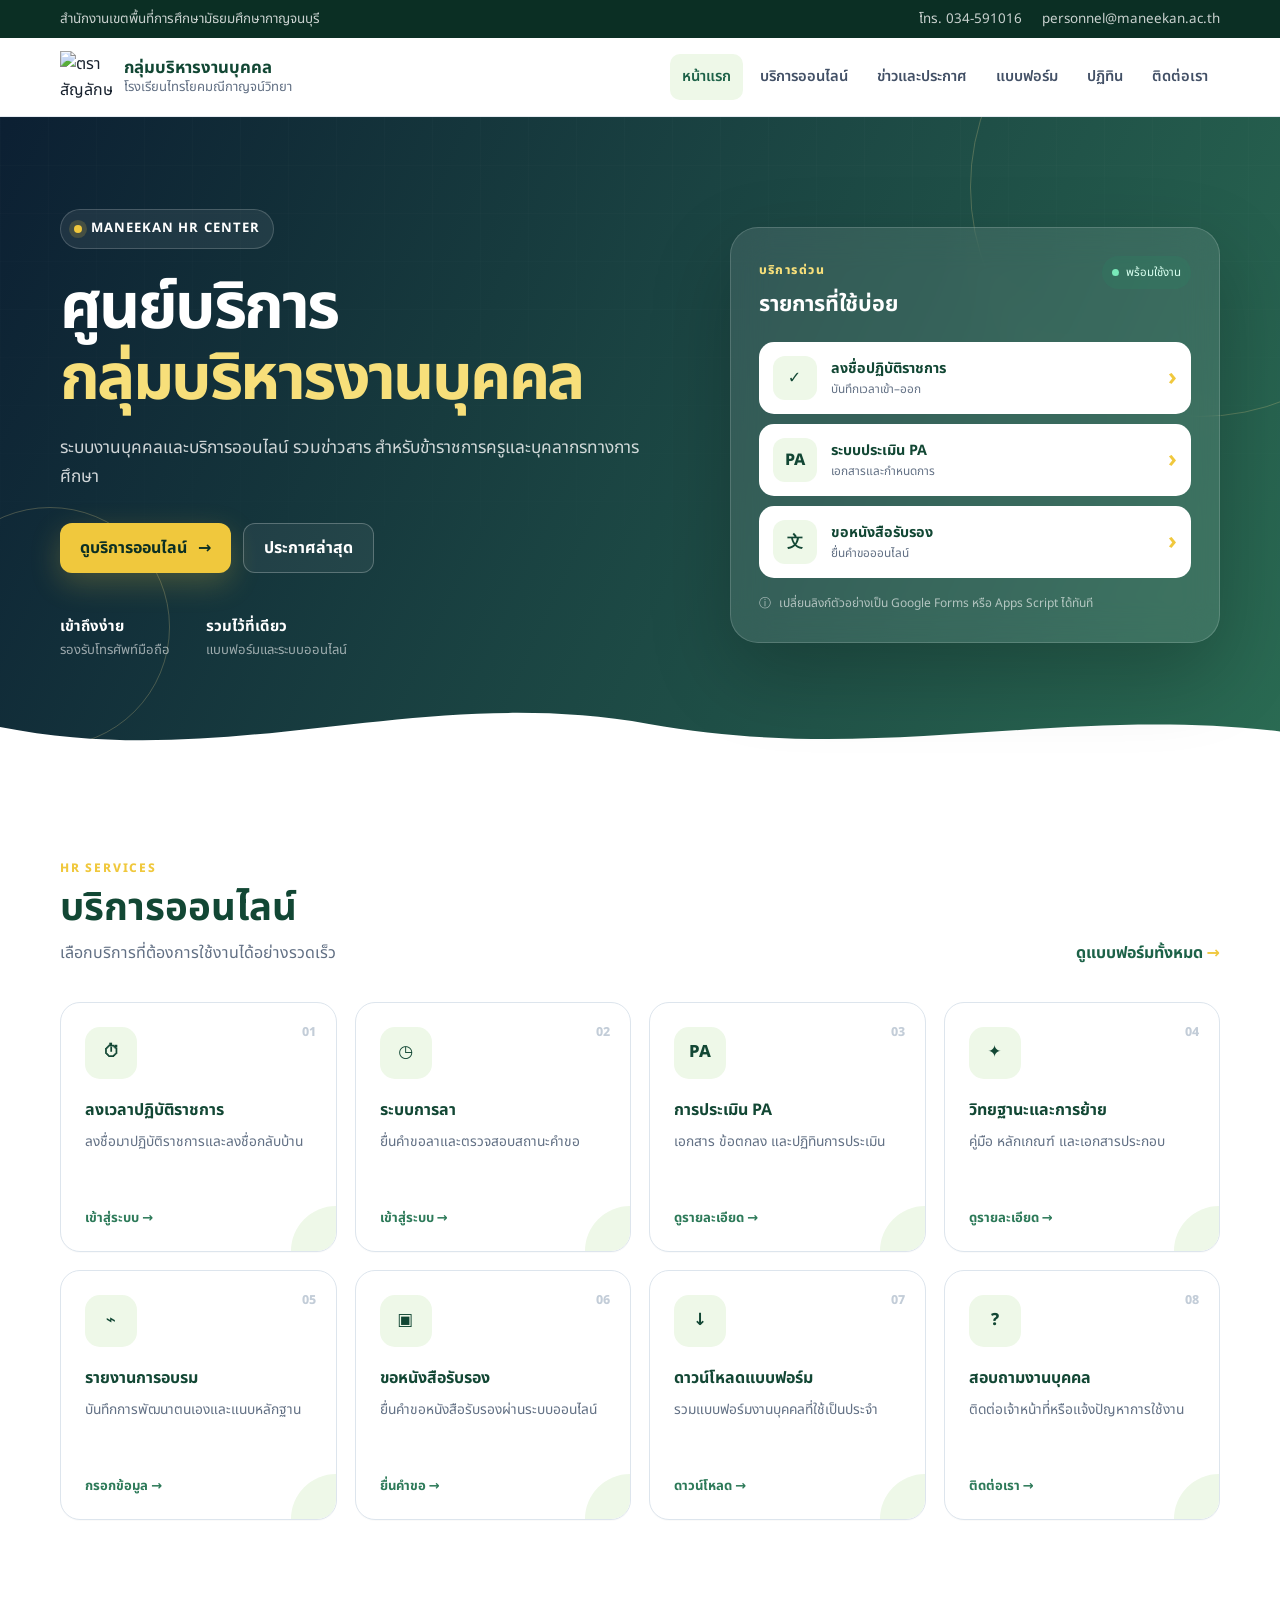
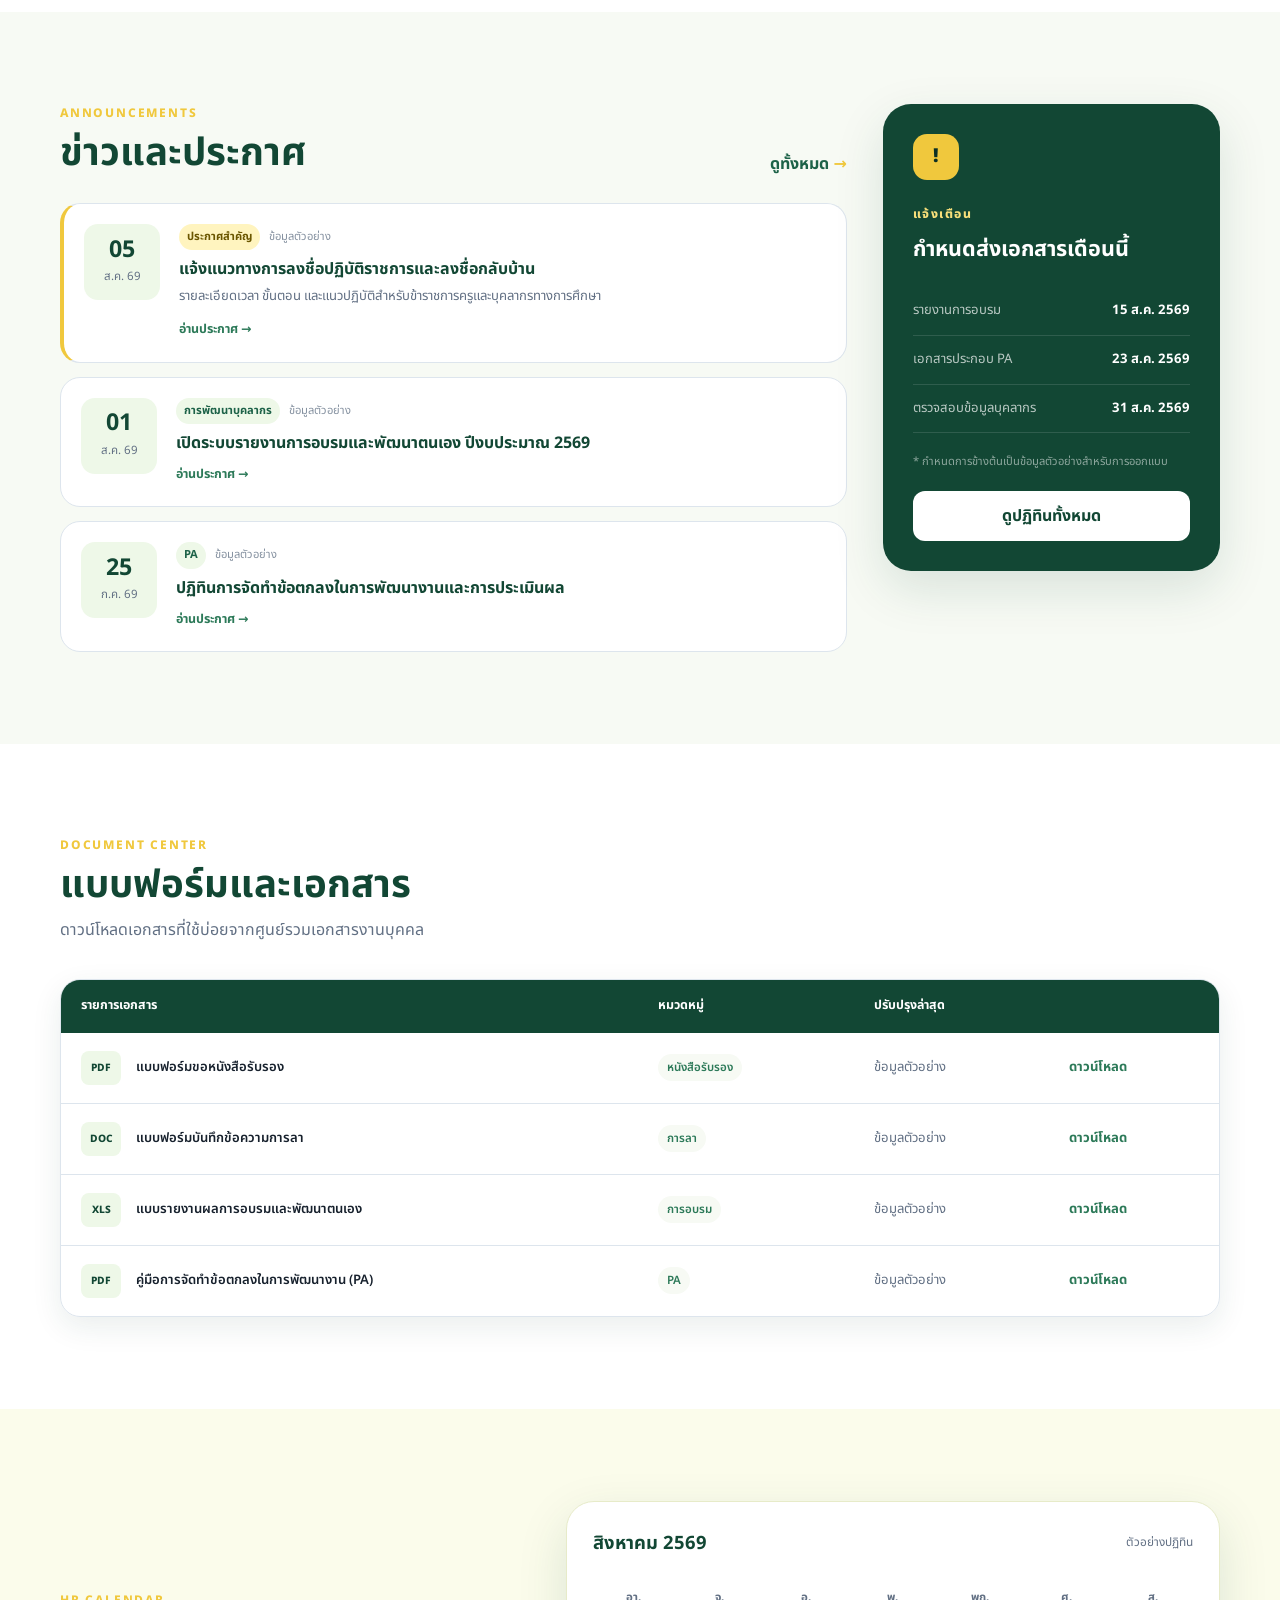
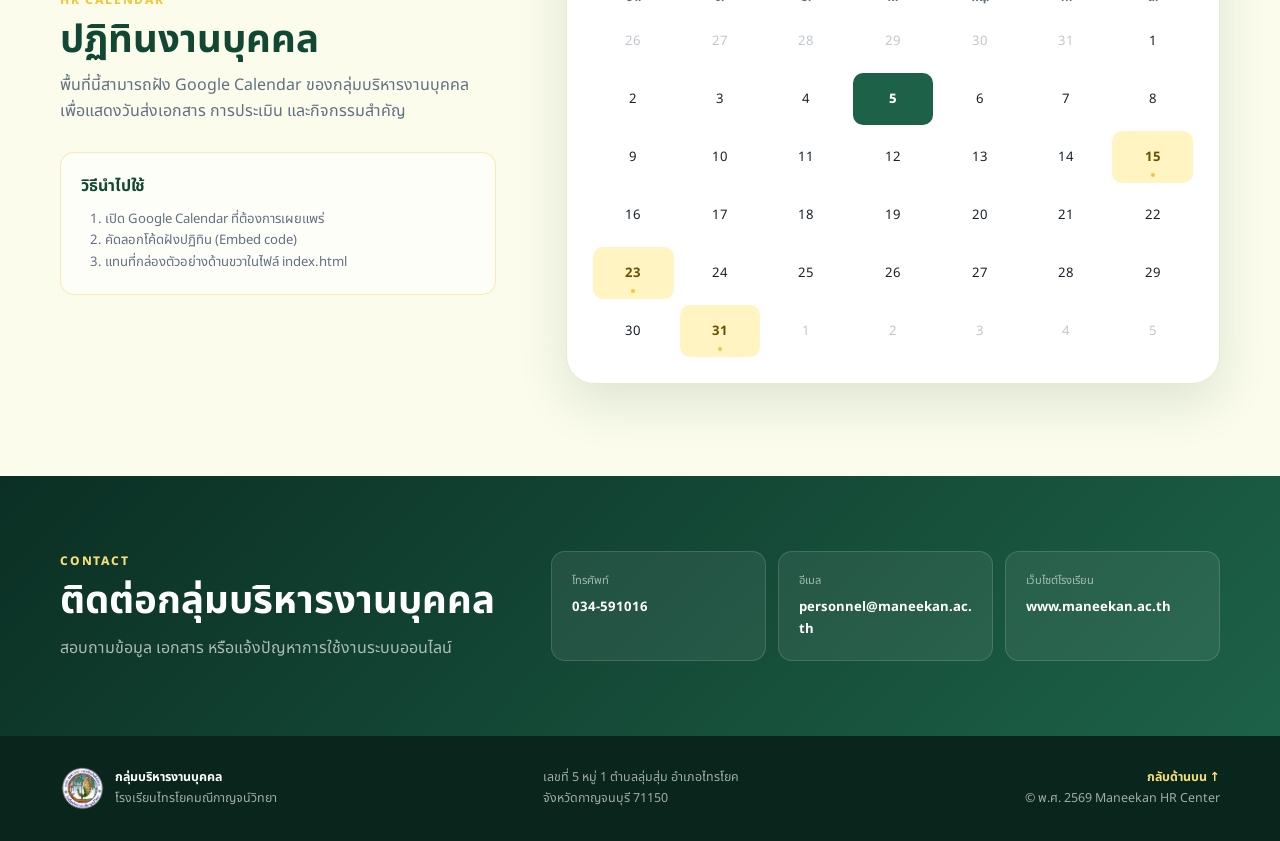
==== index.html @ 372d2a8b "Update index.html" ====
<!DOCTYPE html>
<html lang="th">
<head>
  <meta charset="UTF-8" />
  <meta name="viewport" content="width=device-width, initial-scale=1.0" />
  <meta name="description" content="กลุ่มบริหารงานบุคคล โรงเรียนไทรโยคมณีกาญจน์วิทยา" />
  <meta name="theme-color" content="#12355b" />
  <title>กลุ่มบริหารงานบุคคล | โรงเรียนไทรโยคมณีกาญจน์วิทยา</title>

  <link rel="preconnect" href="https://fonts.googleapis.com">
  <link rel="preconnect" href="https://fonts.gstatic.com" crossorigin>
  <link href="https://fonts.googleapis.com/css2?family=Noto+Sans+Thai:wght@400;500;600;700;800&display=swap" rel="stylesheet">
  <link rel="stylesheet" href="css/style.css" />
</head>

<body>
  <a class="skip-link" href="#main-content">ข้ามไปยังเนื้อหาหลัก</a>

  <div class="topbar">
    <div class="container topbar-inner">
      <span>สำนักงานเขตพื้นที่การศึกษามัธยมศึกษากาญจนบุรี</span>
      <div class="topbar-links">
        <a href="tel:034591016">โทร. 034-591016</a>
        <a href="mailto:personnel@maneekan.ac.th">personnel@maneekan.ac.th</a>
      </div>
    </div>
  </div>

  <header class="site-header" id="top">
    <div class="container nav-wrap">
      <a class="brand" href="#top" aria-label="หน้าแรก">
        <img src="assets/logo.phg" alt="ตราสัญลักษณ์โรงเรียน (ตัวอย่าง)" />
        <div>
          <strong>กลุ่มบริหารงานบุคคล</strong>
          <span>โรงเรียนไทรโยคมณีกาญจน์วิทยา</span>
        </div>
      </a>

      <button class="menu-toggle" type="button" aria-expanded="false" aria-controls="main-nav">
        <span class="sr-only">เปิดเมนู</span>
        <span></span><span></span><span></span>
      </button>

      <nav class="main-nav" id="main-nav" aria-label="เมนูหลัก">
        <a href="#home" class="active">หน้าแรก</a>
        <a href="#services">บริการออนไลน์</a>
        <a href="#announcements">ข่าวและประกาศ</a>
        <a href="#downloads">แบบฟอร์ม</a>
        <a href="#calendar">ปฏิทิน</a>
        <a href="#contact">ติดต่อเรา</a>
      </nav>
    </div>
  </header>

  <main id="main-content">
    <section class="hero" id="home">
      <div class="hero-decoration hero-decoration-one"></div>
      <div class="hero-decoration hero-decoration-two"></div>

      <div class="container hero-grid">
        <div class="hero-copy">
          <div class="eyebrow">
            <span class="eyebrow-dot"></span>
            Maneekan HR Center
          </div>

          <h1>
            ศูนย์บริการ
            <span>กลุ่มบริหารงานบุคคล</span>
          </h1>

          <p>
            ระบบงานบุคคลและบริการออนไลน์ รวมข่าวสาร 
            สำหรับข้าราชการครูและบุคลากรทางการศึกษา
          </p>

          <div class="hero-actions">
            <a class="btn btn-primary" href="#services">
              ดูบริการออนไลน์
              <span aria-hidden="true">→</span>
            </a>
            <a class="btn btn-secondary" href="#announcements">ประกาศล่าสุด</a>
          </div>

          <div class="hero-meta">
            <div>
              <strong>เข้าถึงง่าย</strong>
              <span>รองรับโทรศัพท์มือถือ</span>
            </div>
            <div>
              <strong>รวมไว้ที่เดียว</strong>
              <span>แบบฟอร์มและระบบออนไลน์</span>
            </div>
          </div>
        </div>

        <aside class="hero-card" aria-label="บริการที่ใช้บ่อย">
          <div class="hero-card-head">
            <div>
              <span class="small-label">บริการด่วน</span>
              <h2>รายการที่ใช้บ่อย</h2>
            </div>
            <span class="status-pill">
              <span></span> พร้อมใช้งาน
            </span>
          </div>

          <div class="quick-list">
            <a href="#" data-placeholder-link>
              <span class="quick-icon">✓</span>
              <span>
                <strong>ลงชื่อปฏิบัติราชการ</strong>
                <small>บันทึกเวลาเข้า–ออก</small>
              </span>
              <b>›</b>
            </a>
            <a href="#" data-placeholder-link>
              <span class="quick-icon">PA</span>
              <span>
                <strong>ระบบประเมิน PA</strong>
                <small>เอกสารและกำหนดการ</small>
              </span>
              <b>›</b>
            </a>
            <a href="#" data-placeholder-link>
              <span class="quick-icon">文</span>
              <span>
                <strong>ขอหนังสือรับรอง</strong>
                <small>ยื่นคำขอออนไลน์</small>
              </span>
              <b>›</b>
            </a>
          </div>

          <div class="hero-card-note">
            <span aria-hidden="true">ⓘ</span>
            เปลี่ยนลิงก์ตัวอย่างเป็น Google Forms หรือ Apps Script ได้ทันที
          </div>
        </aside>
      </div>

      <div class="wave" aria-hidden="true">
        <svg viewBox="0 0 1440 120" preserveAspectRatio="none">
          <path d="M0,64 C260,125 470,5 730,60 C990,115 1190,35 1440,70 L1440,120 L0,120 Z"></path>
        </svg>
      </div>
    </section>

    <section class="section services-section" id="services">
      <div class="container">
        <div class="section-heading">
          <div>
            <span class="section-kicker">HR SERVICES</span>
            <h2>บริการออนไลน์</h2>
            <p>เลือกบริการที่ต้องการใช้งานได้อย่างรวดเร็ว</p>
          </div>
          <a class="text-link" href="#downloads">ดูแบบฟอร์มทั้งหมด <span>→</span></a>
        </div>

        <div class="service-grid">
          <a class="service-card" href="#" data-placeholder-link>
            <span class="service-number">01</span>
            <div class="service-icon">⏱</div>
            <h3>ลงเวลาปฏิบัติราชการ</h3>
            <p>ลงชื่อมาปฏิบัติราชการและลงชื่อกลับบ้าน</p>
            <span class="card-link">เข้าสู่ระบบ →</span>
          </a>

          <a class="service-card" href="#" data-placeholder-link>
            <span class="service-number">02</span>
            <div class="service-icon">◷</div>
            <h3>ระบบการลา</h3>
            <p>ยื่นคำขอลาและตรวจสอบสถานะคำขอ</p>
            <span class="card-link">เข้าสู่ระบบ →</span>
          </a>

          <a class="service-card" href="#" data-placeholder-link>
            <span class="service-number">03</span>
            <div class="service-icon">PA</div>
            <h3>การประเมิน PA</h3>
            <p>เอกสาร ข้อตกลง และปฏิทินการประเมิน</p>
            <span class="card-link">ดูรายละเอียด →</span>
          </a>

          <a class="service-card" href="#" data-placeholder-link>
            <span class="service-number">04</span>
            <div class="service-icon">✦</div>
            <h3>วิทยฐานะและการย้าย</h3>
            <p>คู่มือ หลักเกณฑ์ และเอกสารประกอบ</p>
            <span class="card-link">ดูรายละเอียด →</span>
          </a>

          <a class="service-card" href="#" data-placeholder-link>
            <span class="service-number">05</span>
            <div class="service-icon">⌁</div>
            <h3>รายงานการอบรม</h3>
            <p>บันทึกการพัฒนาตนเองและแนบหลักฐาน</p>
            <span class="card-link">กรอกข้อมูล →</span>
          </a>

          <a class="service-card" href="#" data-placeholder-link>
            <span class="service-number">06</span>
            <div class="service-icon">▣</div>
            <h3>ขอหนังสือรับรอง</h3>
            <p>ยื่นคำขอหนังสือรับรองผ่านระบบออนไลน์</p>
            <span class="card-link">ยื่นคำขอ →</span>
          </a>

          <a class="service-card" href="#downloads">
            <span class="service-number">07</span>
            <div class="service-icon">↓</div>
            <h3>ดาวน์โหลดแบบฟอร์ม</h3>
            <p>รวมแบบฟอร์มงานบุคคลที่ใช้เป็นประจำ</p>
            <span class="card-link">ดาวน์โหลด →</span>
          </a>

          <a class="service-card" href="#contact">
            <span class="service-number">08</span>
            <div class="service-icon">?</div>
            <h3>สอบถามงานบุคคล</h3>
            <p>ติดต่อเจ้าหน้าที่หรือแจ้งปัญหาการใช้งาน</p>
            <span class="card-link">ติดต่อเรา →</span>
          </a>
        </div>
      </div>
    </section>

    <section class="section announcement-section" id="announcements">
      <div class="container announcement-layout">
        <div class="announcement-main">
          <div class="section-heading compact">
            <div>
              <span class="section-kicker">ANNOUNCEMENTS</span>
              <h2>ข่าวและประกาศ</h2>
            </div>
            <a class="text-link" href="#" data-placeholder-link>ดูทั้งหมด <span>→</span></a>
          </div>

          <div class="announcement-list">
            <article class="announcement featured">
              <div class="date-box">
                <strong>05</strong>
                <span>ส.ค. 69</span>
              </div>
              <div class="announcement-content">
                <div class="article-meta">
                  <span class="badge badge-gold">ประกาศสำคัญ</span>
                  <span>ข้อมูลตัวอย่าง</span>
                </div>
                <h3>แจ้งแนวทางการลงชื่อปฏิบัติราชการและลงชื่อกลับบ้าน</h3>
                <p>รายละเอียดเวลา ขั้นตอน และแนวปฏิบัติสำหรับข้าราชการครูและบุคลากรทางการศึกษา</p>
                <a href="#" data-placeholder-link>อ่านประกาศ <span>→</span></a>
              </div>
            </article>

            <article class="announcement">
              <div class="date-box">
                <strong>01</strong>
                <span>ส.ค. 69</span>
              </div>
              <div class="announcement-content">
                <div class="article-meta">
                  <span class="badge">การพัฒนาบุคลากร</span>
                  <span>ข้อมูลตัวอย่าง</span>
                </div>
                <h3>เปิดระบบรายงานการอบรมและพัฒนาตนเอง ปีงบประมาณ 2569</h3>
                <a href="#" data-placeholder-link>อ่านประกาศ <span>→</span></a>
              </div>
            </article>

            <article class="announcement">
              <div class="date-box">
                <strong>25</strong>
                <span>ก.ค. 69</span>
              </div>
              <div class="announcement-content">
                <div class="article-meta">
                  <span class="badge">PA</span>
                  <span>ข้อมูลตัวอย่าง</span>
                </div>
                <h3>ปฏิทินการจัดทำข้อตกลงในการพัฒนางานและการประเมินผล</h3>
                <a href="#" data-placeholder-link>อ่านประกาศ <span>→</span></a>
              </div>
            </article>
          </div>
        </div>

        <aside class="notice-panel">
          <div class="notice-icon">!</div>
          <span class="small-label">แจ้งเตือน</span>
          <h3>กำหนดส่งเอกสารเดือนนี้</h3>
          <ul>
            <li>
              <span>รายงานการอบรม</span>
              <strong>15 ส.ค. 2569</strong>
            </li>
            <li>
              <span>เอกสารประกอบ PA</span>
              <strong>23 ส.ค. 2569</strong>
            </li>
            <li>
              <span>ตรวจสอบข้อมูลบุคลากร</span>
              <strong>31 ส.ค. 2569</strong>
            </li>
          </ul>
          <p class="example-note">* กำหนดการข้างต้นเป็นข้อมูลตัวอย่างสำหรับการออกแบบ</p>
          <a class="btn btn-light" href="#calendar">ดูปฏิทินทั้งหมด</a>
        </aside>
      </div>
    </section>

    <section class="section downloads-section" id="downloads">
      <div class="container">
        <div class="section-heading">
          <div>
            <span class="section-kicker">DOCUMENT CENTER</span>
            <h2>แบบฟอร์มและเอกสาร</h2>
            <p>ดาวน์โหลดเอกสารที่ใช้บ่อยจากศูนย์รวมเอกสารงานบุคคล</p>
          </div>
        </div>

        <div class="document-table-wrap">
          <table class="document-table">
            <thead>
              <tr>
                <th>รายการเอกสาร</th>
                <th>หมวดหมู่</th>
                <th>ปรับปรุงล่าสุด</th>
                <th><span class="sr-only">ดาวน์โหลด</span></th>
              </tr>
            </thead>
            <tbody>
              <tr>
                <td>
                  <span class="file-icon">PDF</span>
                  แบบฟอร์มขอหนังสือรับรอง
                </td>
                <td><span class="category">หนังสือรับรอง</span></td>
                <td>ข้อมูลตัวอย่าง</td>
                <td><a href="#" data-placeholder-link>ดาวน์โหลด</a></td>
              </tr>
              <tr>
                <td>
                  <span class="file-icon">DOC</span>
                  แบบฟอร์มบันทึกข้อความการลา
                </td>
                <td><span class="category">การลา</span></td>
                <td>ข้อมูลตัวอย่าง</td>
                <td><a href="#" data-placeholder-link>ดาวน์โหลด</a></td>
              </tr>
              <tr>
                <td>
                  <span class="file-icon">XLS</span>
                  แบบรายงานผลการอบรมและพัฒนาตนเอง
                </td>
                <td><span class="category">การอบรม</span></td>
                <td>ข้อมูลตัวอย่าง</td>
                <td><a href="#" data-placeholder-link>ดาวน์โหลด</a></td>
              </tr>
              <tr>
                <td>
                  <span class="file-icon">PDF</span>
                  คู่มือการจัดทำข้อตกลงในการพัฒนางาน (PA)
                </td>
                <td><span class="category">PA</span></td>
                <td>ข้อมูลตัวอย่าง</td>
                <td><a href="#" data-placeholder-link>ดาวน์โหลด</a></td>
              </tr>
            </tbody>
          </table>
        </div>

        <div class="mobile-documents">
          <article>
            <div><span class="file-icon">PDF</span><strong>แบบฟอร์มขอหนังสือรับรอง</strong></div>
            <a href="#" data-placeholder-link>ดาวน์โหลด</a>
          </article>
          <article>
            <div><span class="file-icon">DOC</span><strong>แบบฟอร์มบันทึกข้อความการลา</strong></div>
            <a href="#" data-placeholder-link>ดาวน์โหลด</a>
          </article>
          <article>
            <div><span class="file-icon">XLS</span><strong>แบบรายงานผลการอบรม</strong></div>
            <a href="#" data-placeholder-link>ดาวน์โหลด</a>
          </article>
        </div>
      </div>
    </section>

    <section class="section calendar-section" id="calendar">
      <div class="container calendar-grid">
        <div>
          <span class="section-kicker">HR CALENDAR</span>
          <h2>ปฏิทินงานบุคคล</h2>
          <p>
            พื้นที่นี้สามารถฝัง Google Calendar ของกลุ่มบริหารงานบุคคล
            เพื่อแสดงวันส่งเอกสาร การประเมิน และกิจกรรมสำคัญ
          </p>

          <div class="calendar-help">
            <strong>วิธีนำไปใช้</strong>
            <ol>
              <li>เปิด Google Calendar ที่ต้องการเผยแพร่</li>
              <li>คัดลอกโค้ดฝังปฏิทิน (Embed code)</li>
              <li>แทนที่กล่องตัวอย่างด้านขวาในไฟล์ index.html</li>
            </ol>
          </div>
        </div>

        <div class="calendar-placeholder">
          <div class="calendar-top">
            <strong>สิงหาคม 2569</strong>
            <span>ตัวอย่างปฏิทิน</span>
          </div>
          <div class="weekdays">
            <span>อา.</span><span>จ.</span><span>อ.</span><span>พ.</span><span>พฤ.</span><span>ศ.</span><span>ส.</span>
          </div>
          <div class="calendar-days" aria-label="ตัวอย่างปฏิทินเดือนสิงหาคม 2569">
            <span class="muted">26</span><span class="muted">27</span><span class="muted">28</span><span class="muted">29</span><span class="muted">30</span><span class="muted">31</span><span>1</span>
            <span>2</span><span>3</span><span>4</span><span class="today">5</span><span>6</span><span>7</span><span>8</span>
            <span>9</span><span>10</span><span>11</span><span>12</span><span>13</span><span>14</span><span class="event-day">15</span>
            <span>16</span><span>17</span><span>18</span><span>19</span><span>20</span><span>21</span><span>22</span>
            <span class="event-day">23</span><span>24</span><span>25</span><span>26</span><span>27</span><span>28</span><span>29</span>
            <span>30</span><span class="event-day">31</span><span class="muted">1</span><span class="muted">2</span><span class="muted">3</span><span class="muted">4</span><span class="muted">5</span>
          </div>
        </div>
      </div>
    </section>

    <section class="contact-section" id="contact">
      <div class="container contact-card">
        <div class="contact-copy">
          <span class="section-kicker light">CONTACT</span>
          <h2>ติดต่อกลุ่มบริหารงานบุคคล</h2>
          <p>สอบถามข้อมูล เอกสาร หรือแจ้งปัญหาการใช้งานระบบออนไลน์</p>
        </div>

        <div class="contact-info">
          <a href="tel:034591016">
            <span>โทรศัพท์</span>
            <strong>034-591016</strong>
          </a>
          <a href="mailto:smw@maneekan.ac.th">
            <span>อีเมล</span>
            <strong>personnel@maneekan.ac.th</strong>
          </a>
          <a href="https://www.maneekan.ac.th" target="_blank" rel="noopener noreferrer">
            <span>เว็บไซต์โรงเรียน</span>
            <strong>www.maneekan.ac.th</strong>
          </a>
        </div>
      </div>
    </section>
  </main>

  <footer class="site-footer">
    <div class="container footer-grid">
      <div class="footer-brand">
        <img src="assets/logo.png" alt="" />
        <div>
          <strong>กลุ่มบริหารงานบุคคล</strong>
          <span>โรงเรียนไทรโยคมณีกาญจน์วิทยา</span>
        </div>
      </div>

      <address>
        เลขที่ 5 หมู่ 1 ตำบลลุ่มสุ่ม อำเภอไทรโยค<br />
        จังหวัดกาญจนบุรี 71150
      </address>

      <div class="footer-links">
        <a href="#top">กลับด้านบน ↑</a>
        <span>© <span id="current-year"></span> Maneekan HR Center</span>
      </div>
    </div>
  </footer>

  <div class="toast" id="placeholder-toast" role="status" aria-live="polite">
    ลิงก์นี้เป็นตัวอย่าง กรุณานำลิงก์ Google Form, Drive หรือ Apps Script มาแทนที่
  </div>

  <script src="js/main.js"></script>
</body>
</html>
---- css/style.css ----
:root {
  --navy-950: #0b2f24;
  --navy-900: #124734;
  --navy-800: #1d6248;
  --navy-700: #2d7a59;
  --blue-100: #eef8e8;
  --gold-500: #f0c83d;
  --gold-300: #f7df7a;
  --cream: #fbfceb;
  --white: #ffffff;
  --ink: #17212d;
  --muted: #627084;
  --line: #dde5ed;
  --surface: #f7faf4;
  --success: #2f8f5b;
  --shadow: 0 18px 50px rgba(18, 71, 52, 0.13);
  --shadow-soft: 0 10px 30px rgba(18, 71, 52, 0.09);
  --radius-xl: 28px;
  --radius-lg: 20px;
  --radius-md: 14px;
}

* {
  box-sizing: border-box;
}

html {
  scroll-behavior: smooth;
  scroll-padding-top: 92px;
}

body {
  margin: 0;
  color: var(--ink);
  background: var(--white);
  font-family: "Noto Sans Thai", system-ui, sans-serif;
  line-height: 1.65;
}

a {
  color: inherit;
  text-decoration: none;
}

img {
  max-width: 100%;
  display: block;
}

button,
input,
select,
textarea {
  font: inherit;
}

.container {
  width: min(1160px, calc(100% - 40px));
  margin-inline: auto;
}

.sr-only {
  position: absolute !important;
  width: 1px;
  height: 1px;
  padding: 0;
  margin: -1px;
  overflow: hidden;
  clip: rect(0, 0, 0, 0);
  white-space: nowrap;
  border: 0;
}

.skip-link {
  position: fixed;
  top: 10px;
  left: 10px;
  z-index: 9999;
  transform: translateY(-150%);
  padding: 10px 14px;
  background: var(--gold-500);
  color: var(--navy-950);
  border-radius: 8px;
  font-weight: 700;
}

.skip-link:focus {
  transform: translateY(0);
}

.topbar {
  background: var(--navy-950);
  color: rgba(255, 255, 255, 0.78);
  font-size: 0.84rem;
}

.topbar-inner {
  min-height: 38px;
  display: flex;
  justify-content: space-between;
  align-items: center;
  gap: 20px;
}

.topbar-links {
  display: flex;
  gap: 20px;
}

.topbar a:hover {
  color: var(--white);
}

.site-header {
  position: sticky;
  top: 0;
  z-index: 1000;
  background: rgba(255, 255, 255, 0.94);
  backdrop-filter: blur(16px);
  border-bottom: 1px solid rgba(221, 229, 237, 0.75);
}

.nav-wrap {
  min-height: 78px;
  display: flex;
  align-items: center;
  justify-content: space-between;
  gap: 30px;
}

.brand {
  display: flex;
  align-items: center;
  gap: 12px;
  min-width: 310px;
}

.brand img {
  width: 52px;
  height: 52px;
}

.brand div {
  display: flex;
  flex-direction: column;
  line-height: 1.35;
}

.brand strong {
  color: var(--navy-900);
  font-size: 1.05rem;
}

.brand span {
  color: var(--muted);
  font-size: 0.82rem;
}

.main-nav {
  display: flex;
  align-items: center;
  gap: 5px;
}

.main-nav a {
  position: relative;
  padding: 11px 12px;
  color: #425066;
  font-weight: 600;
  font-size: 0.92rem;
  border-radius: 10px;
  transition: 0.2s ease;
}

.main-nav a:hover,
.main-nav a.active {
  color: var(--navy-800);
  background: var(--blue-100);
}

.menu-toggle {
  display: none;
  width: 44px;
  height: 44px;
  border: 0;
  border-radius: 10px;
  background: var(--blue-100);
  cursor: pointer;
}

.menu-toggle span:not(.sr-only) {
  display: block;
  width: 22px;
  height: 2px;
  margin: 5px auto;
  background: var(--navy-900);
  border-radius: 99px;
}

.hero {
  position: relative;
  overflow: hidden;
  min-height: 650px;
  padding: 92px 0 100px;
  background:
    linear-gradient(115deg, rgba(7, 27, 47, 0.98), rgba(29, 98, 72, 0.94)),
    radial-gradient(circle at 20% 20%, rgba(240, 200, 61, 0.28), transparent 35%);
  color: var(--white);
}

.hero::before {
  content: "";
  position: absolute;
  inset: 0;
  opacity: 0.25;
  background-image:
    linear-gradient(rgba(255,255,255,0.06) 1px, transparent 1px),
    linear-gradient(90deg, rgba(255,255,255,0.06) 1px, transparent 1px);
  background-size: 48px 48px;
  mask-image: linear-gradient(to bottom, black, transparent 90%);
}

.hero-decoration {
  position: absolute;
  border: 1px solid rgba(236, 209, 138, 0.25);
  border-radius: 50%;
}

.hero-decoration-one {
  width: 460px;
  height: 460px;
  right: -150px;
  top: -160px;
}

.hero-decoration-two {
  width: 240px;
  height: 240px;
  left: -70px;
  bottom: 20px;
}

.hero-grid {
  position: relative;
  z-index: 2;
  display: grid;
  grid-template-columns: 1.1fr 0.9fr;
  align-items: center;
  gap: 70px;
}

.eyebrow {
  display: inline-flex;
  align-items: center;
  gap: 9px;
  padding: 8px 13px;
  border: 1px solid rgba(255, 255, 255, 0.18);
  border-radius: 999px;
  background: rgba(255, 255, 255, 0.07);
  font-size: 0.82rem;
  font-weight: 700;
  letter-spacing: 0.08em;
  text-transform: uppercase;
}

.eyebrow-dot {
  width: 8px;
  height: 8px;
  border-radius: 50%;
  background: var(--gold-500);
  box-shadow: 0 0 0 5px rgba(240, 200, 61, 0.18);
}

.hero h1 {
  margin: 24px 0 18px;
  max-width: 680px;
  font-size: clamp(2.65rem, 5vw, 5rem);
  line-height: 1.12;
  letter-spacing: -0.04em;
}

.hero h1 span {
  display: block;
  color: var(--gold-300);
}

.hero-copy > p {
  max-width: 650px;
  margin: 0;
  color: rgba(255, 255, 255, 0.8);
  font-size: 1.08rem;
}

.hero-actions {
  display: flex;
  flex-wrap: wrap;
  gap: 12px;
  margin-top: 32px;
}

.btn {
  min-height: 50px;
  display: inline-flex;
  justify-content: center;
  align-items: center;
  gap: 11px;
  padding: 0 20px;
  border-radius: 12px;
  font-weight: 700;
  transition: transform 0.2s ease, box-shadow 0.2s ease;
}

.btn:hover {
  transform: translateY(-2px);
}

.btn-primary {
  background: var(--gold-500);
  color: var(--navy-950);
  box-shadow: 0 10px 30px rgba(240, 200, 61, 0.24);
}

.btn-secondary {
  border: 1px solid rgba(255,255,255,0.25);
  color: var(--white);
  background: rgba(255,255,255,0.06);
}

.hero-meta {
  display: flex;
  gap: 36px;
  margin-top: 42px;
}

.hero-meta div {
  display: flex;
  flex-direction: column;
}

.hero-meta strong {
  color: var(--white);
  font-size: 0.94rem;
}

.hero-meta span {
  color: rgba(255,255,255,0.58);
  font-size: 0.82rem;
}

.hero-card {
  padding: 28px;
  border: 1px solid rgba(255,255,255,0.16);
  border-radius: var(--radius-xl);
  background: rgba(255,255,255,0.1);
  box-shadow: 0 30px 80px rgba(0,0,0,0.22);
  backdrop-filter: blur(18px);
}

.hero-card-head {
  display: flex;
  justify-content: space-between;
  align-items: flex-start;
  gap: 16px;
  margin-bottom: 20px;
}

.small-label {
  color: var(--gold-300);
  font-size: 0.76rem;
  font-weight: 800;
  letter-spacing: 0.12em;
  text-transform: uppercase;
}

.hero-card h2 {
  margin: 4px 0 0;
  font-size: 1.35rem;
}

.status-pill {
  display: inline-flex;
  align-items: center;
  gap: 7px;
  padding: 7px 10px;
  border-radius: 999px;
  color: #d9fff0;
  background: rgba(44, 139, 102, 0.22);
  font-size: 0.72rem;
  white-space: nowrap;
}

.status-pill span {
  width: 7px;
  height: 7px;
  border-radius: 50%;
  background: #79e9b9;
}

.quick-list {
  display: grid;
  gap: 10px;
}

.quick-list a {
  display: grid;
  grid-template-columns: 46px 1fr auto;
  align-items: center;
  gap: 12px;
  padding: 14px;
  border-radius: 15px;
  color: var(--ink);
  background: var(--white);
  transition: transform 0.2s ease, box-shadow 0.2s ease;
}

.quick-list a:hover {
  transform: translateX(4px);
  box-shadow: 0 12px 30px rgba(0,0,0,0.12);
}

.quick-icon {
  width: 44px;
  height: 44px;
  display: grid;
  place-items: center;
  border-radius: 12px;
  color: var(--navy-900);
  background: var(--blue-100);
  font-weight: 800;
}

.quick-list span:nth-child(2) {
  display: flex;
  flex-direction: column;
}

.quick-list strong {
  color: var(--navy-900);
  font-size: 0.9rem;
}

.quick-list small {
  color: var(--muted);
  font-size: 0.74rem;
}

.quick-list b {
  color: var(--gold-500);
  font-size: 1.5rem;
}

.hero-card-note {
  display: flex;
  gap: 8px;
  margin-top: 16px;
  color: rgba(255,255,255,0.62);
  font-size: 0.75rem;
}

.wave {
  position: absolute;
  left: 0;
  right: 0;
  bottom: -2px;
  height: 90px;
}

.wave svg {
  width: 100%;
  height: 100%;
}

.wave path {
  fill: var(--white);
}

.section {
  padding: 92px 0;
}

.section-heading {
  display: flex;
  justify-content: space-between;
  align-items: flex-end;
  gap: 30px;
  margin-bottom: 36px;
}

.section-heading.compact {
  margin-bottom: 26px;
}

.section-kicker {
  display: block;
  margin-bottom: 5px;
  color: var(--gold-500);
  font-size: 0.75rem;
  font-weight: 800;
  letter-spacing: 0.15em;
}

.section-heading h2,
.calendar-grid h2,
.contact-copy h2 {
  margin: 0;
  color: var(--navy-900);
  font-size: clamp(1.8rem, 3vw, 2.45rem);
  line-height: 1.25;
}

.section-heading p,
.calendar-grid > div > p {
  margin: 8px 0 0;
  color: var(--muted);
}

.text-link {
  color: var(--navy-800);
  font-weight: 700;
  white-space: nowrap;
}

.text-link span {
  color: var(--gold-500);
}

.service-grid {
  display: grid;
  grid-template-columns: repeat(4, 1fr);
  gap: 18px;
}

.service-card {
  position: relative;
  min-height: 250px;
  padding: 24px;
  border: 1px solid var(--line);
  border-radius: var(--radius-lg);
  background: var(--white);
  box-shadow: 0 1px 0 rgba(0,0,0,0.02);
  transition: transform 0.25s ease, box-shadow 0.25s ease, border-color 0.25s ease;
  overflow: hidden;
}

.service-card::after {
  content: "";
  position: absolute;
  width: 90px;
  height: 90px;
  right: -45px;
  bottom: -45px;
  border-radius: 50%;
  background: var(--blue-100);
  transition: transform 0.25s ease;
}

.service-card:hover {
  transform: translateY(-7px);
  border-color: rgba(240, 200, 61, 0.75);
  box-shadow: var(--shadow-soft);
}

.service-card:hover::after {
  transform: scale(1.35);
}

.service-number {
  position: absolute;
  top: 20px;
  right: 20px;
  color: #c3cdd8;
  font-size: 0.78rem;
  font-weight: 800;
}

.service-icon {
  width: 52px;
  height: 52px;
  display: grid;
  place-items: center;
  margin-bottom: 18px;
  border-radius: 15px;
  color: var(--navy-900);
  background: var(--blue-100);
  font-weight: 800;
  font-size: 1.05rem;
}

.service-card h3 {
  margin: 0 0 7px;
  color: var(--navy-900);
  font-size: 1rem;
}

.service-card p {
  margin: 0;
  color: var(--muted);
  font-size: 0.86rem;
}

.card-link {
  position: absolute;
  left: 24px;
  bottom: 22px;
  z-index: 2;
  color: var(--navy-700);
  font-size: 0.82rem;
  font-weight: 700;
}

.announcement-section {
  background: var(--surface);
}

.announcement-layout {
  display: grid;
  grid-template-columns: 1.4fr 0.6fr;
  gap: 36px;
  align-items: start;
}

.announcement-list {
  display: grid;
  gap: 14px;
}

.announcement {
  display: grid;
  grid-template-columns: 76px 1fr;
  gap: 19px;
  padding: 20px;
  border: 1px solid var(--line);
  border-radius: var(--radius-lg);
  background: var(--white);
}

.announcement.featured {
  border-left: 4px solid var(--gold-500);
}

.date-box {
  height: 76px;
  display: grid;
  place-content: center;
  text-align: center;
  border-radius: 14px;
  color: var(--navy-900);
  background: var(--blue-100);
}

.date-box strong {
  display: block;
  font-size: 1.45rem;
  line-height: 1;
}

.date-box span {
  margin-top: 6px;
  color: var(--muted);
  font-size: 0.72rem;
}

.article-meta {
  display: flex;
  align-items: center;
  gap: 9px;
  margin-bottom: 7px;
  color: #8591a0;
  font-size: 0.7rem;
}

.badge {
  padding: 4px 8px;
  border-radius: 999px;
  color: var(--navy-800);
  background: var(--blue-100);
  font-weight: 700;
}

.badge-gold {
  color: #6b5600;
  background: #fff4bf;
}

.announcement h3 {
  margin: 0 0 5px;
  color: var(--navy-900);
  font-size: 1rem;
  line-height: 1.5;
}

.announcement p {
  margin: 0 0 7px;
  color: var(--muted);
  font-size: 0.82rem;
}

.announcement-content > a {
  color: var(--navy-700);
  font-size: 0.78rem;
  font-weight: 700;
}

.notice-panel {
  position: sticky;
  top: 110px;
  padding: 30px;
  border-radius: var(--radius-xl);
  background: var(--navy-900);
  color: var(--white);
  box-shadow: var(--shadow);
}

.notice-icon {
  width: 46px;
  height: 46px;
  display: grid;
  place-items: center;
  margin-bottom: 20px;
  border-radius: 14px;
  background: var(--gold-500);
  color: var(--navy-950);
  font-weight: 900;
  font-size: 1.2rem;
}

.notice-panel h3 {
  margin: 5px 0 20px;
  font-size: 1.35rem;
}

.notice-panel ul {
  padding: 0;
  margin: 0 0 20px;
  list-style: none;
}

.notice-panel li {
  display: flex;
  justify-content: space-between;
  gap: 15px;
  padding: 13px 0;
  border-bottom: 1px solid rgba(255,255,255,0.12);
  font-size: 0.82rem;
}

.notice-panel li span {
  color: rgba(255,255,255,0.7);
}

.notice-panel li strong {
  white-space: nowrap;
}

.example-note {
  color: rgba(255,255,255,0.52);
  font-size: 0.7rem;
}

.btn-light {
  width: 100%;
  margin-top: 8px;
  background: var(--white);
  color: var(--navy-900);
}

.downloads-section {
  background: var(--white);
}

.document-table-wrap {
  overflow: hidden;
  border: 1px solid var(--line);
  border-radius: var(--radius-lg);
  box-shadow: var(--shadow-soft);
}

.document-table {
  width: 100%;
  border-collapse: collapse;
}

.document-table thead {
  background: var(--navy-900);
  color: var(--white);
}

.document-table th {
  padding: 16px 20px;
  text-align: left;
  font-size: 0.78rem;
}

.document-table td {
  padding: 18px 20px;
  border-bottom: 1px solid var(--line);
  color: var(--muted);
  font-size: 0.82rem;
}

.document-table tr:last-child td {
  border-bottom: 0;
}

.document-table td:first-child {
  color: var(--ink);
  font-weight: 600;
}

.document-table td:last-child a {
  color: var(--navy-700);
  font-weight: 700;
}

.file-icon {
  display: inline-grid;
  place-items: center;
  width: 40px;
  height: 34px;
  margin-right: 12px;
  border-radius: 8px;
  color: var(--navy-900);
  background: var(--blue-100);
  font-size: 0.64rem;
  font-weight: 800;
}

.category {
  padding: 5px 9px;
  border-radius: 999px;
  background: var(--surface);
  color: var(--navy-700);
  font-size: 0.72rem;
  font-weight: 600;
}

.mobile-documents {
  display: none;
}

.calendar-section {
  background: var(--cream);
}

.calendar-grid {
  display: grid;
  grid-template-columns: 0.8fr 1.2fr;
  align-items: center;
  gap: 70px;
}

.calendar-help {
  margin-top: 28px;
  padding: 20px;
  border: 1px solid rgba(240, 200, 61, 0.38);
  border-radius: var(--radius-md);
  background: rgba(255,255,255,0.65);
}

.calendar-help strong {
  color: var(--navy-900);
}

.calendar-help ol {
  margin: 9px 0 0;
  padding-left: 24px;
  color: var(--muted);
  font-size: 0.82rem;
}

.calendar-placeholder {
  overflow: hidden;
  padding: 26px;
  border: 1px solid #e7ebc9;
  border-radius: var(--radius-xl);
  background: var(--white);
  box-shadow: var(--shadow);
}

.calendar-top {
  display: flex;
  justify-content: space-between;
  align-items: center;
  margin-bottom: 22px;
}

.calendar-top strong {
  color: var(--navy-900);
  font-size: 1.15rem;
}

.calendar-top span {
  color: var(--muted);
  font-size: 0.74rem;
}

.weekdays,
.calendar-days {
  display: grid;
  grid-template-columns: repeat(7, 1fr);
  gap: 6px;
  text-align: center;
}

.weekdays span {
  padding: 8px 3px;
  color: var(--muted);
  font-size: 0.72rem;
  font-weight: 700;
}

.calendar-days span {
  position: relative;
  min-height: 52px;
  display: grid;
  place-items: center;
  border-radius: 10px;
  font-size: 0.82rem;
}

.calendar-days .muted {
  color: #c1c7ce;
}

.calendar-days .today {
  color: var(--white);
  background: var(--navy-800);
  font-weight: 800;
}

.calendar-days .event-day {
  color: #665200;
  background: #fff4c2;
  font-weight: 700;
}

.calendar-days .event-day::after {
  content: "";
  position: absolute;
  bottom: 6px;
  width: 4px;
  height: 4px;
  border-radius: 50%;
  background: var(--gold-500);
}

.contact-section {
  padding: 75px 0;
  background: linear-gradient(135deg, var(--navy-950), var(--navy-800));
}

.contact-card {
  display: grid;
  grid-template-columns: 0.8fr 1.2fr;
  align-items: center;
  gap: 45px;
}

.section-kicker.light {
  color: var(--gold-300);
}

.contact-copy h2 {
  color: var(--white);
}

.contact-copy p {
  margin: 10px 0 0;
  color: rgba(255,255,255,0.65);
}

.contact-info {
  display: grid;
  grid-template-columns: repeat(3, 1fr);
  gap: 12px;
}

.contact-info a {
  display: flex;
  flex-direction: column;
  padding: 20px;
  border: 1px solid rgba(255,255,255,0.14);
  border-radius: var(--radius-md);
  background: rgba(255,255,255,0.07);
  transition: background 0.2s ease, transform 0.2s ease;
}

.contact-info a:hover {
  transform: translateY(-3px);
  background: rgba(255,255,255,0.11);
}

.contact-info span {
  color: rgba(255,255,255,0.58);
  font-size: 0.7rem;
}

.contact-info strong {
  margin-top: 6px;
  color: var(--white);
  font-size: 0.82rem;
  overflow-wrap: anywhere;
}

.site-footer {
  padding: 30px 0;
  background: #09251c;
  color: rgba(255,255,255,0.62);
}

.footer-grid {
  display: grid;
  grid-template-columns: 1fr 1fr auto;
  align-items: center;
  gap: 30px;
  font-size: 0.78rem;
}

.footer-brand {
  display: flex;
  align-items: center;
  gap: 10px;
}

.footer-brand img {
  width: 45px;
  height: 45px;
}

.footer-brand div {
  display: flex;
  flex-direction: column;
}

.footer-brand strong {
  color: var(--white);
}

.footer-grid address {
  font-style: normal;
}

.footer-links {
  display: flex;
  flex-direction: column;
  align-items: flex-end;
}

.footer-links a {
  color: var(--gold-300);
  font-weight: 700;
}

.toast {
  position: fixed;
  right: 24px;
  bottom: 24px;
  z-index: 9999;
  max-width: 390px;
  padding: 15px 18px;
  border-radius: 12px;
  color: var(--white);
  background: var(--navy-950);
  box-shadow: var(--shadow);
  font-size: 0.82rem;
  opacity: 0;
  pointer-events: none;
  transform: translateY(18px);
  transition: 0.25s ease;
}

.toast.show {
  opacity: 1;
  transform: translateY(0);
}

@media (max-width: 1040px) {
  .menu-toggle {
    display: block;
  }

  .main-nav {
    position: absolute;
    top: calc(100% + 1px);
    left: 20px;
    right: 20px;
    display: none;
    padding: 12px;
    border: 1px solid var(--line);
    border-radius: 14px;
    background: var(--white);
    box-shadow: var(--shadow);
  }

  .main-nav.open {
    display: grid;
  }

  .main-nav a {
    padding: 12px 14px;
  }

  .hero-grid,
  .announcement-layout,
  .calendar-grid,
  .contact-card {
    grid-template-columns: 1fr;
  }

  .hero {
    padding-top: 70px;
  }

  .hero-grid {
    gap: 45px;
  }

  .service-grid {
    grid-template-columns: repeat(2, 1fr);
  }

  .notice-panel {
    position: static;
  }

  .calendar-grid {
    gap: 40px;
  }

  .contact-info {
    grid-template-columns: repeat(3, 1fr);
  }

  .footer-grid {
    grid-template-columns: 1fr 1fr;
  }

  .footer-links {
    grid-column: 1 / -1;
    flex-direction: row;
    justify-content: space-between;
    align-items: center;
  }
}

@media (max-width: 720px) {
  .container {
    width: min(100% - 28px, 1160px);
  }

  .topbar {
    display: none;
  }

  .nav-wrap {
    min-height: 68px;
  }

  .brand {
    min-width: 0;
  }

  .brand img {
    width: 45px;
    height: 45px;
  }

  .brand strong {
    font-size: 0.92rem;
  }

  .brand span {
    font-size: 0.68rem;
  }

  .hero {
    min-height: 0;
    padding: 58px 0 95px;
  }

  .hero h1 {
    font-size: 2.55rem;
  }

  .hero-copy > p {
    font-size: 0.94rem;
  }

  .hero-actions .btn {
    width: 100%;
  }

  .hero-meta {
    gap: 20px;
    flex-direction: column;
  }

  .hero-card {
    padding: 20px;
    border-radius: 22px;
  }

  .hero-card-head {
    flex-direction: column;
  }

  .section {
    padding: 70px 0;
  }

  .section-heading {
    align-items: flex-start;
    flex-direction: column;
    gap: 15px;
  }

  .service-grid {
    grid-template-columns: 1fr;
  }

  .service-card {
    min-height: 225px;
  }

  .announcement {
    grid-template-columns: 62px 1fr;
    gap: 13px;
    padding: 15px;
  }

  .date-box {
    width: 62px;
    height: 66px;
  }

  .announcement h3 {
    font-size: 0.9rem;
  }

  .document-table-wrap {
    display: none;
  }

  .mobile-documents {
    display: grid;
    gap: 10px;
  }

  .mobile-documents article {
    padding: 16px;
    border: 1px solid var(--line);
    border-radius: 14px;
    background: var(--white);
  }

  .mobile-documents article > div {
    display: flex;
    align-items: center;
  }

  .mobile-documents strong {
    color: var(--navy-900);
    font-size: 0.82rem;
  }

  .mobile-documents a {
    display: block;
    margin-top: 10px;
    color: var(--navy-700);
    font-size: 0.75rem;
    font-weight: 700;
  }

  .calendar-placeholder {
    padding: 16px;
  }

  .calendar-days span {
    min-height: 42px;
  }

  .contact-info {
    grid-template-columns: 1fr;
  }

  .footer-grid {
    grid-template-columns: 1fr;
  }

  .footer-links {
    grid-column: auto;
    flex-direction: column;
    align-items: flex-start;
    gap: 8px;
  }

  .toast {
    right: 14px;
    left: 14px;
    bottom: 14px;
  }
}

@media (prefers-reduced-motion: reduce) {
  *,
  *::before,
  *::after {
    scroll-behavior: auto !important;
    transition-duration: 0.01ms !important;
  }
}
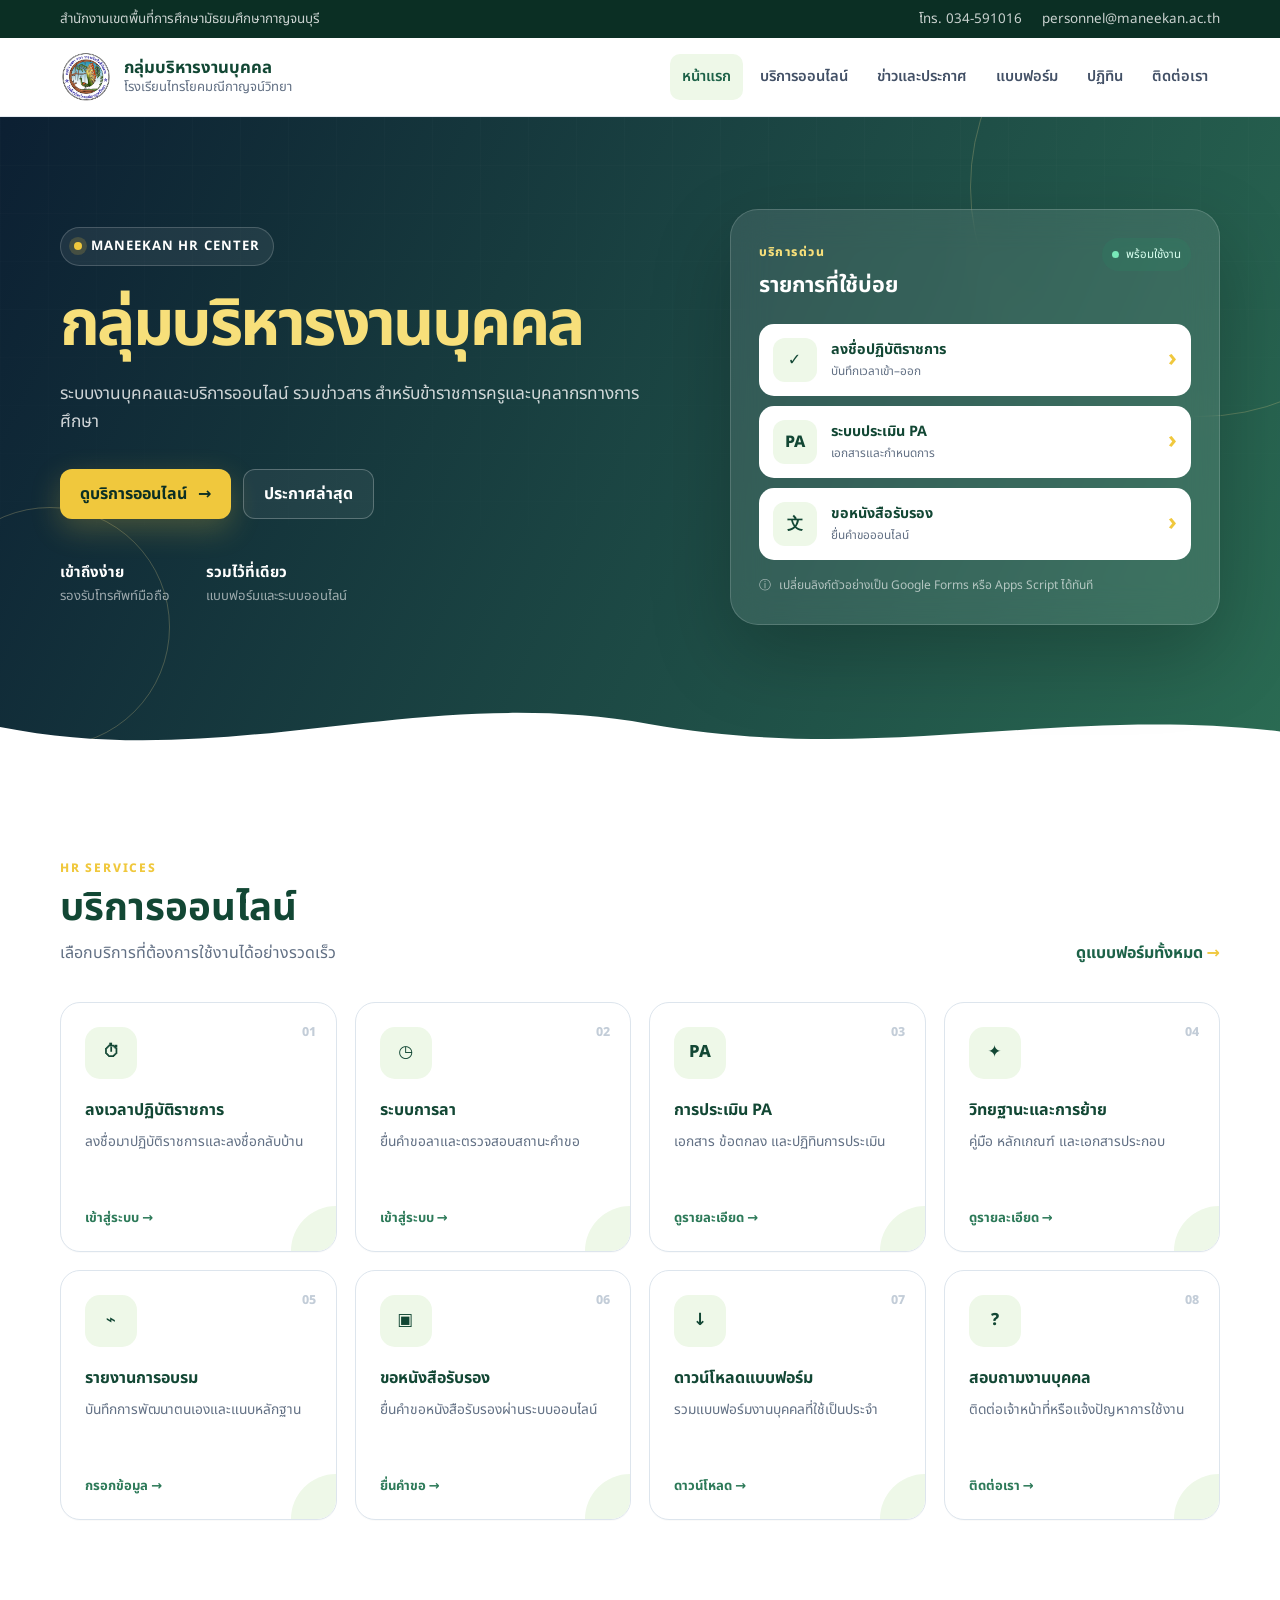
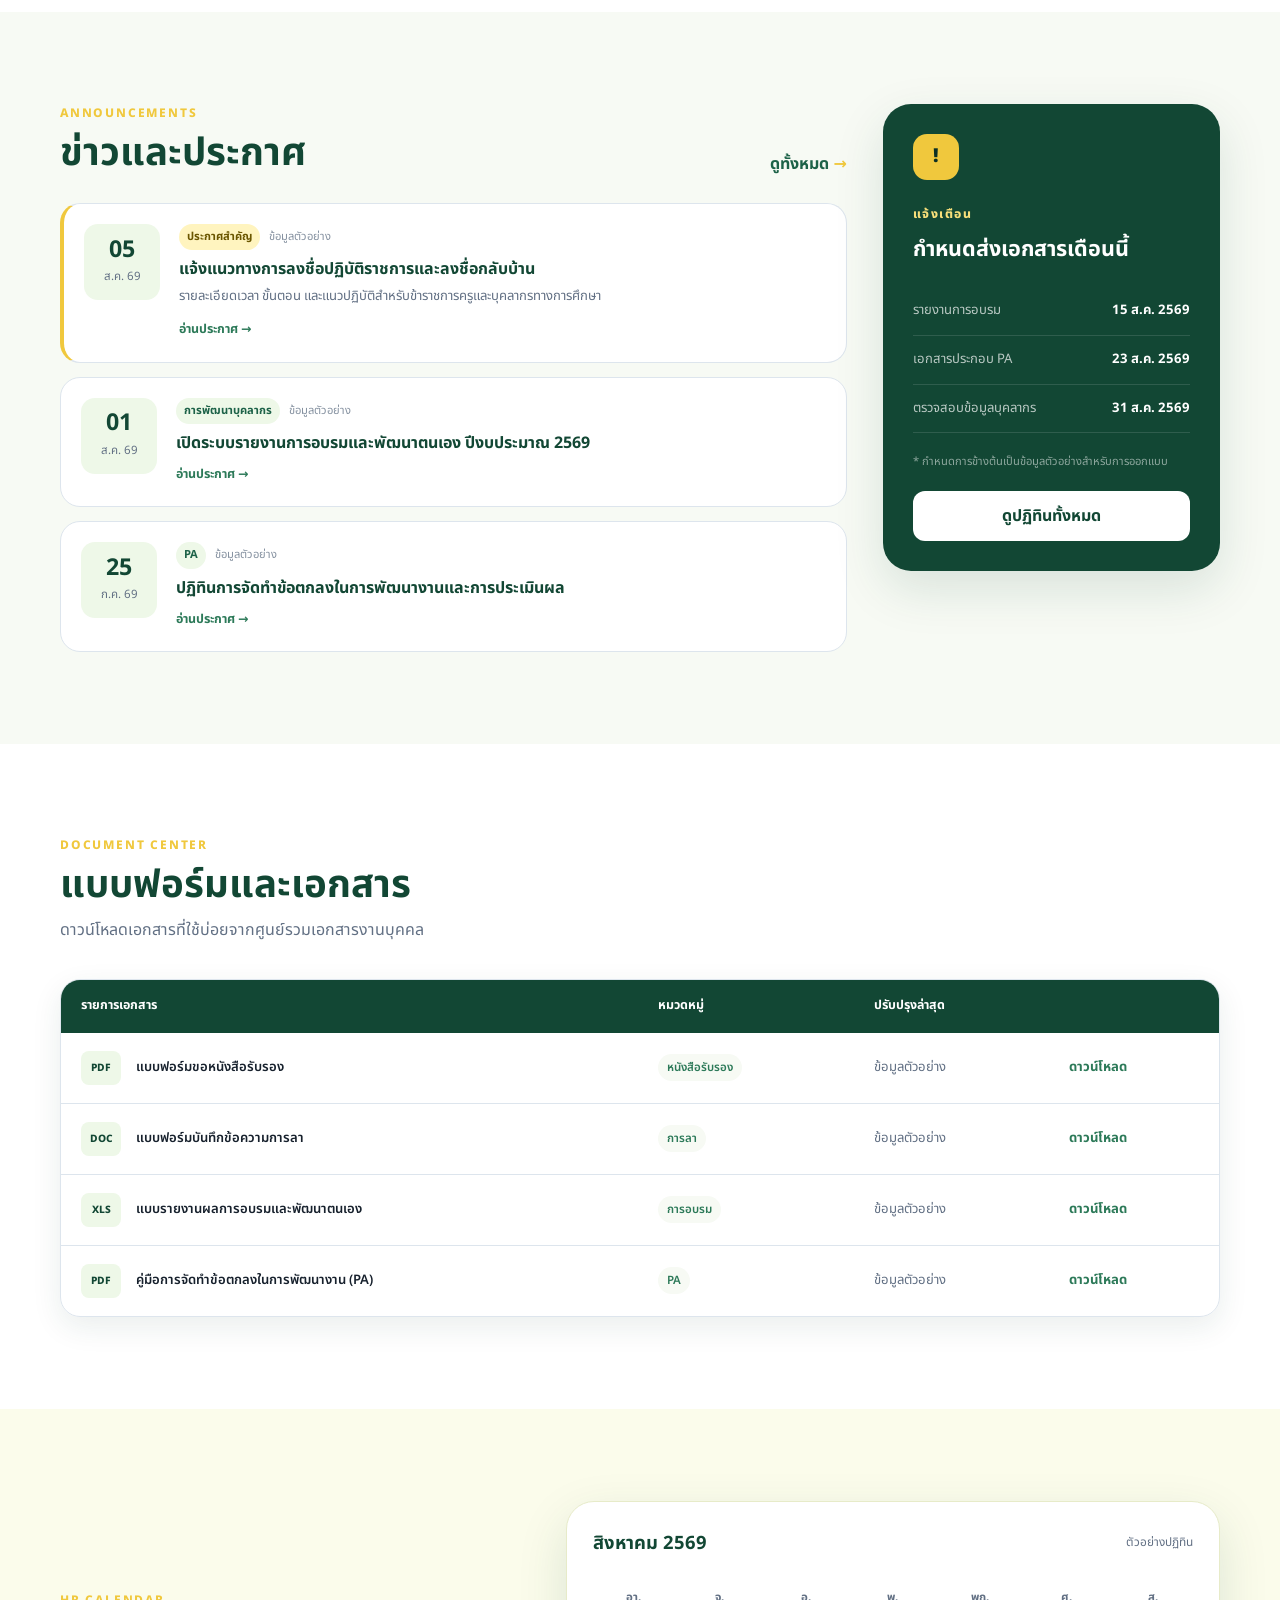
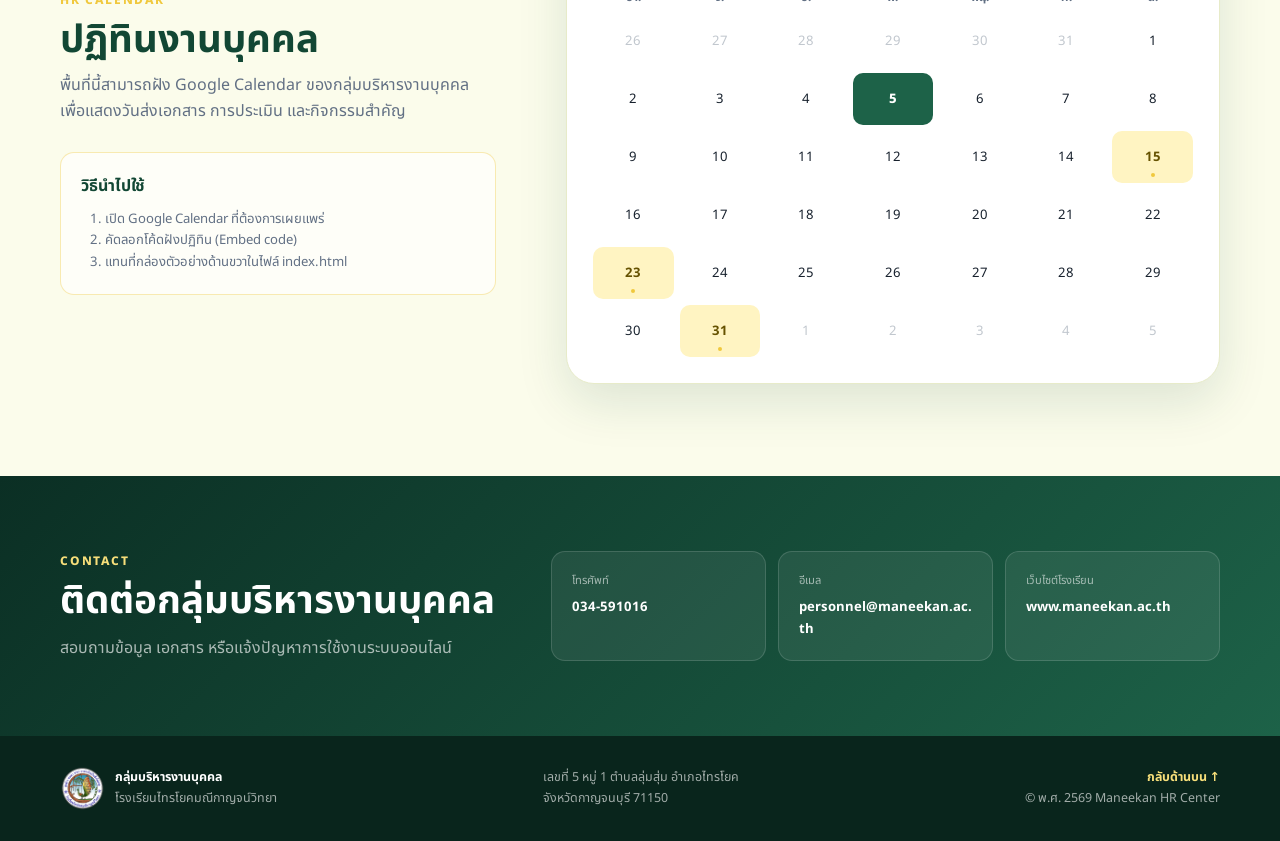
==== commit ae1479e5: "Update index.html" ====
--- a/index.html
+++ b/index.html
@@ -29,7 +29,7 @@
   <header class="site-header" id="top">
     <div class="container nav-wrap">
       <a class="brand" href="#top" aria-label="หน้าแรก">
-        <img src="assets/logo.phg" alt="ตราสัญลักษณ์โรงเรียน (ตัวอย่าง)" />
+        <img src="assets/logo.png" alt="ตราสัญลักษณ์โรงเรียน (ตัวอย่าง)" />
         <div>
           <strong>กลุ่มบริหารงานบุคคล</strong>
           <span>โรงเรียนไทรโยคมณีกาญจน์วิทยา</span>
@@ -65,7 +65,6 @@
           </div>
 
           <h1>
-            ศูนย์บริการ
             <span>กลุ่มบริหารงานบุคคล</span>
           </h1>
 
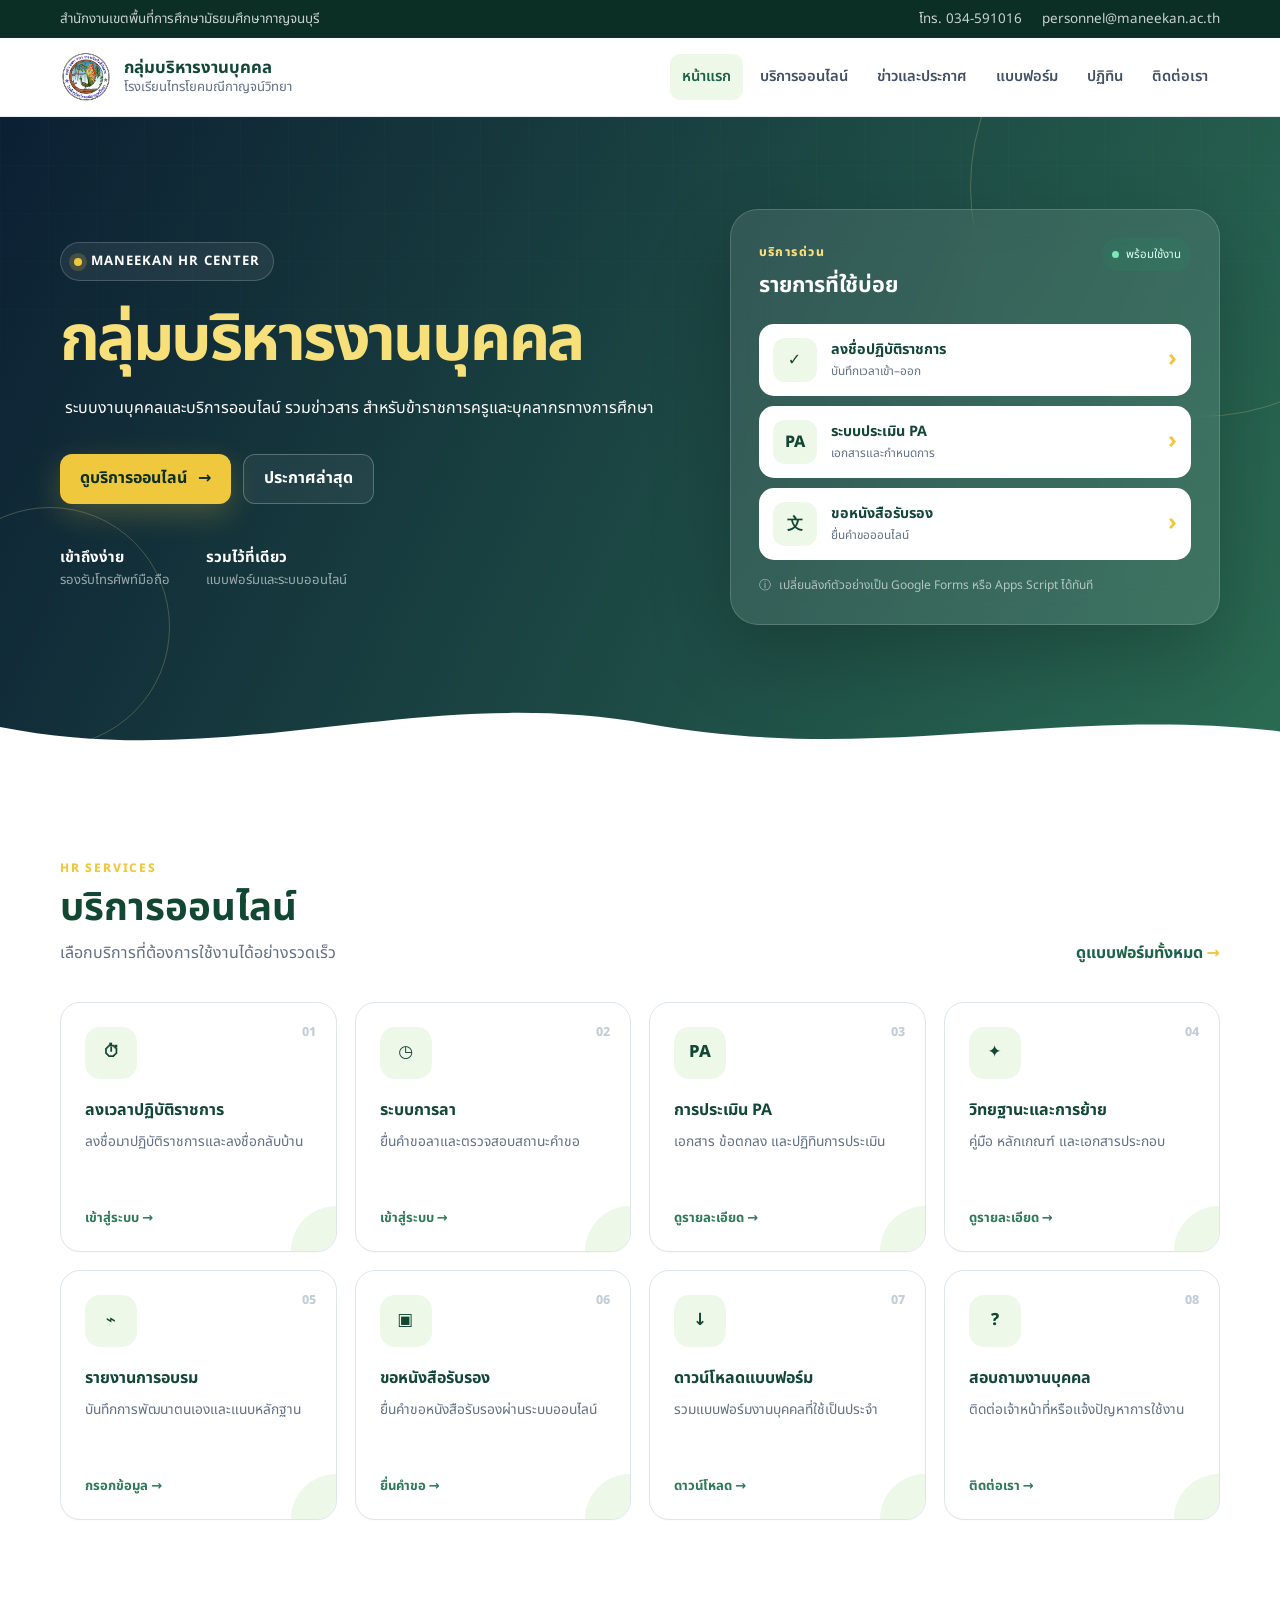
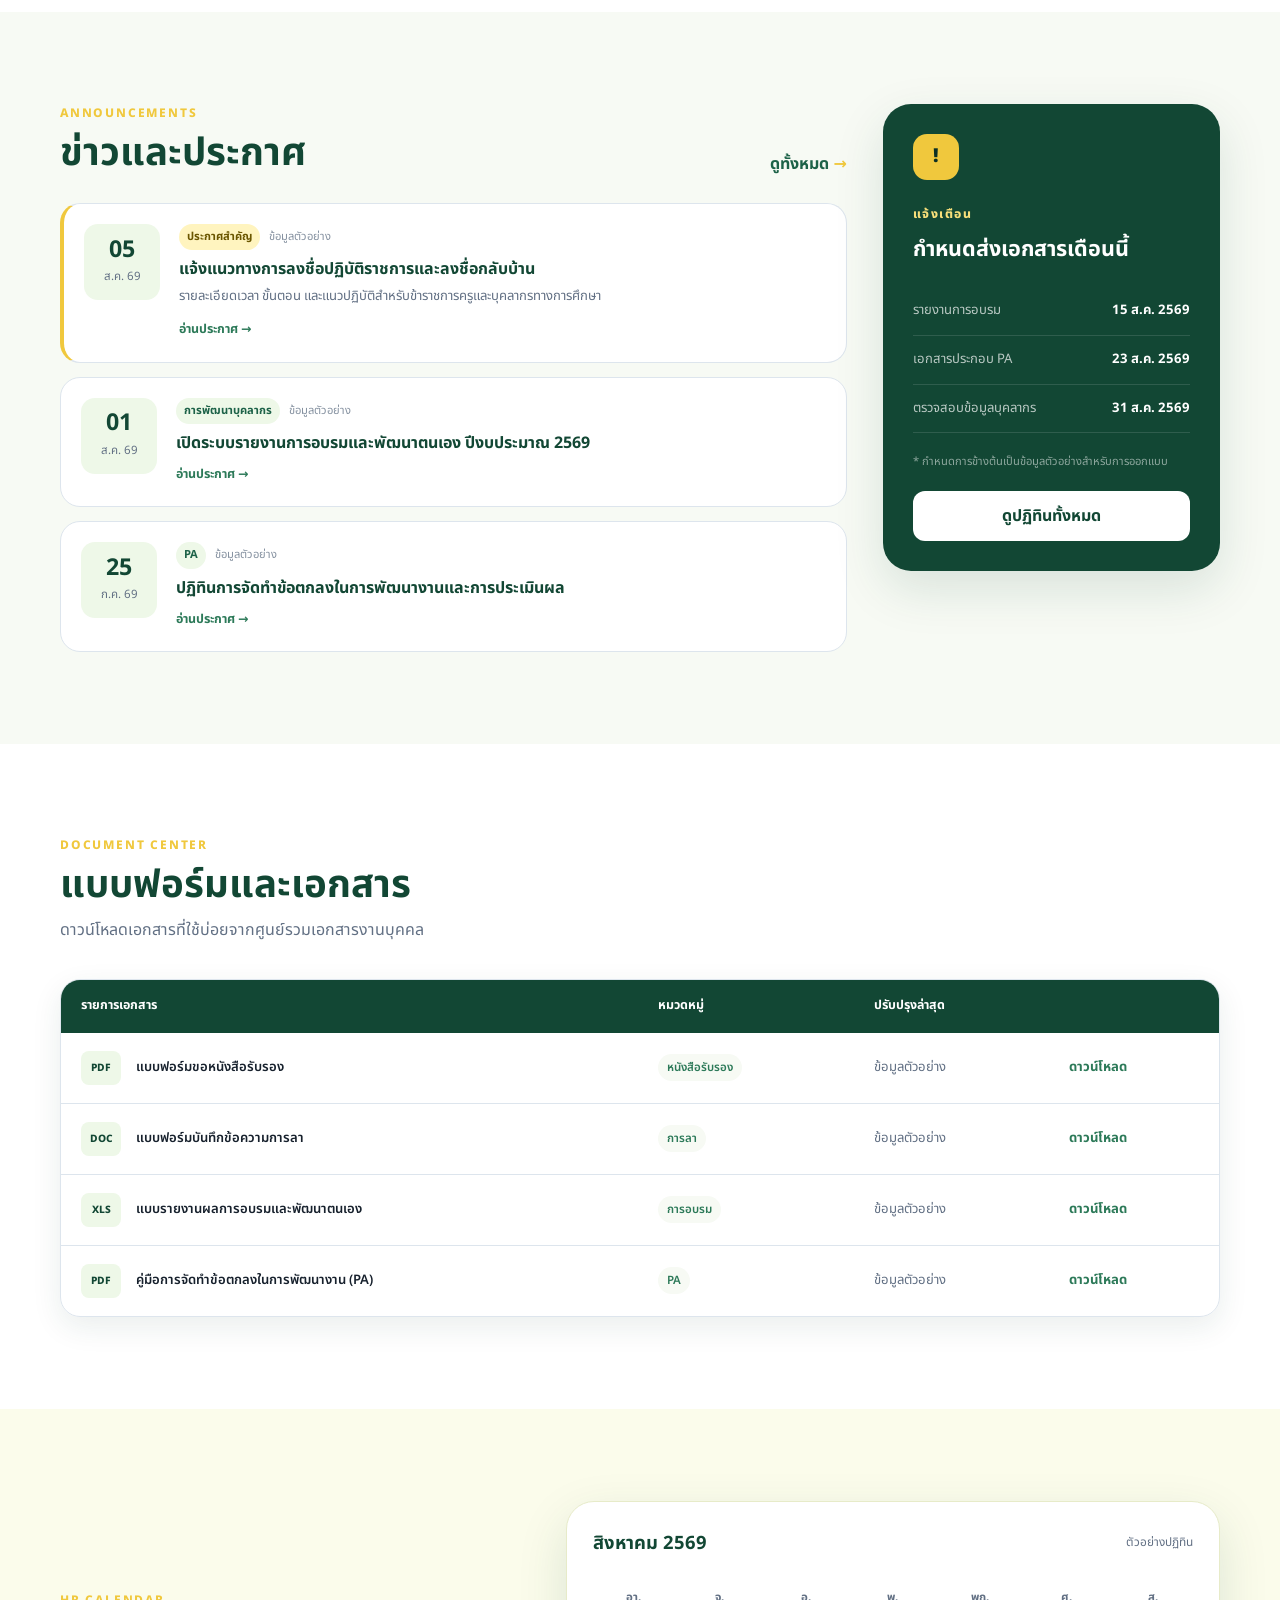
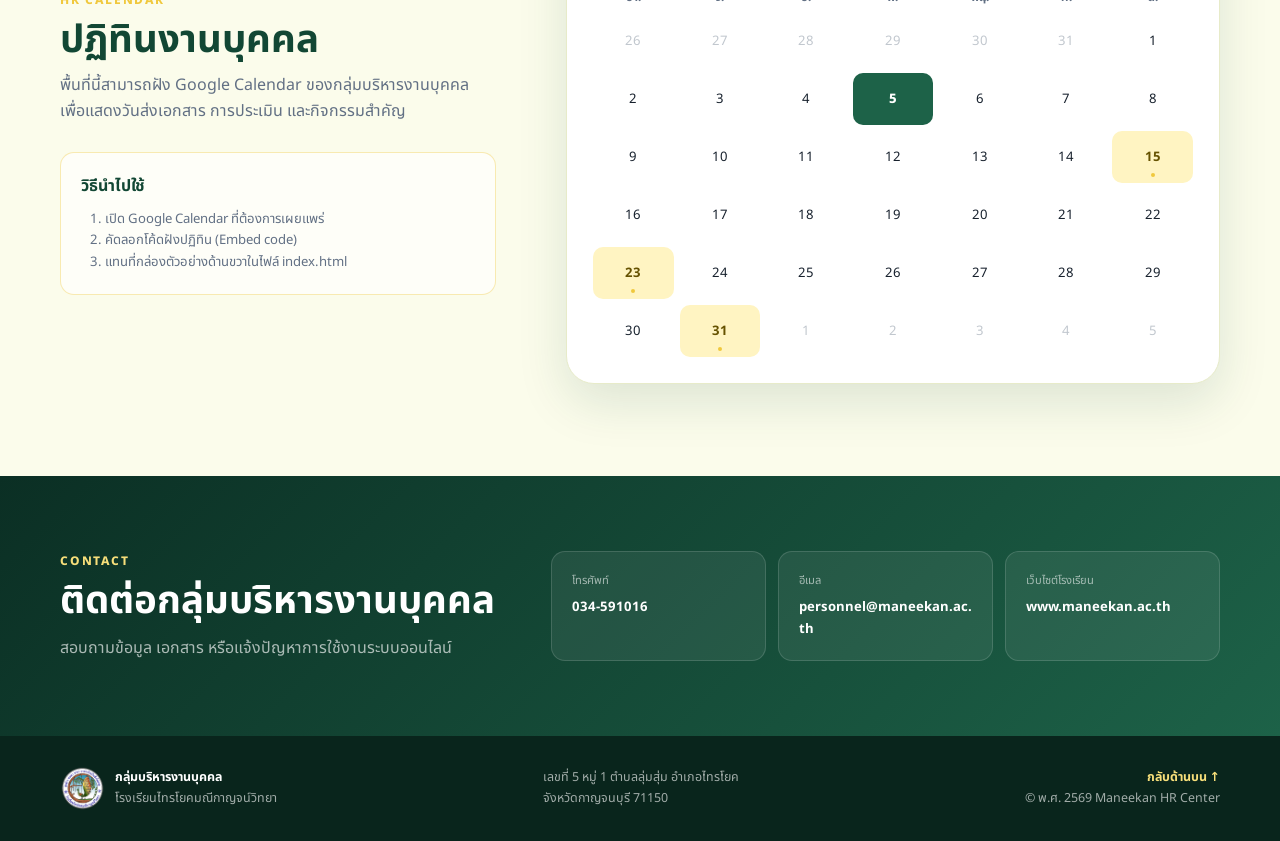
==== commit 386e8990: "Update index.html" ====
--- a/index.html
+++ b/index.html
@@ -68,10 +68,10 @@
             <span>กลุ่มบริหารงานบุคคล</span>
           </h1>
 
-          <p>
-            ระบบงานบุคคลและบริการออนไลน์ รวมข่าวสาร 
-            สำหรับข้าราชการครูและบุคลากรทางการศึกษา
-          </p>
+          <p><center>
+            <span>ระบบงานบุคคลและบริการออนไลน์ รวมข่าวสาร </span>
+            <span>สำหรับข้าราชการครูและบุคลากรทางการศึกษา</span>
+          </p></center>
 
           <div class="hero-actions">
             <a class="btn btn-primary" href="#services">
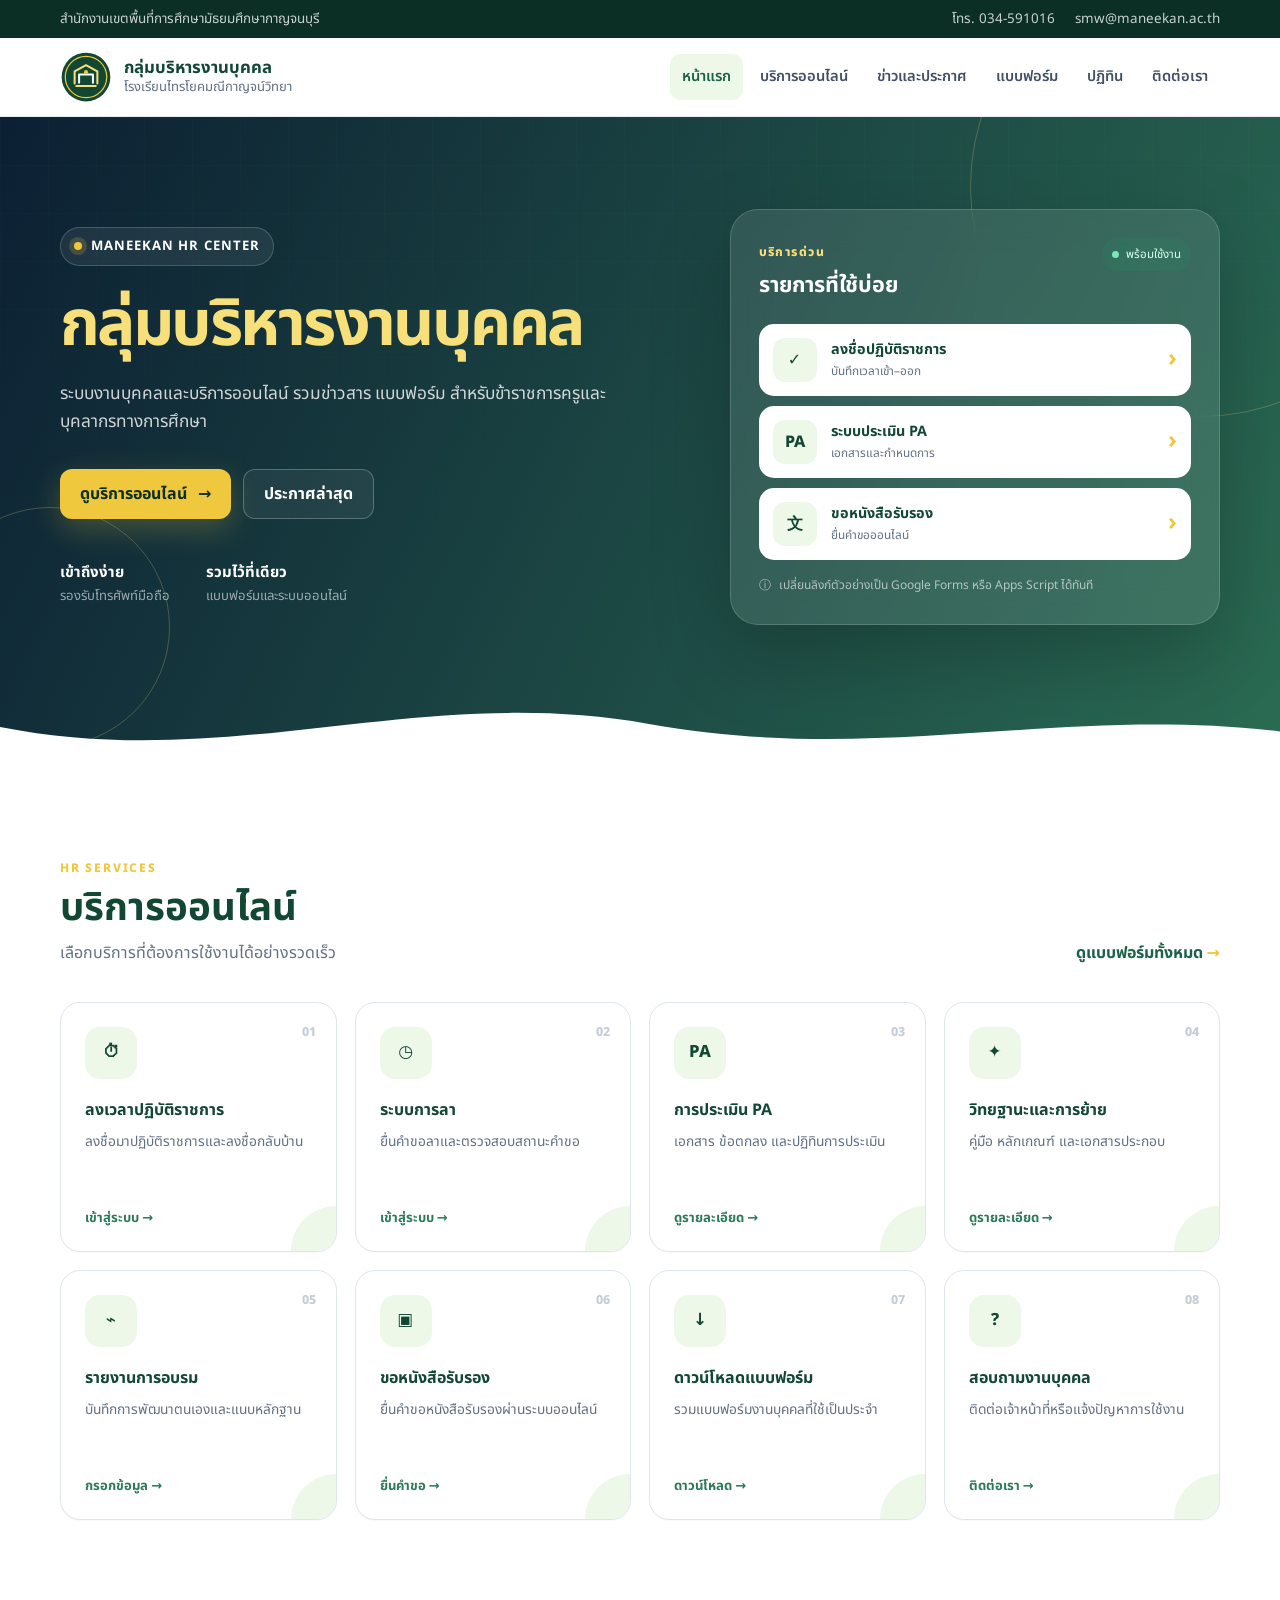
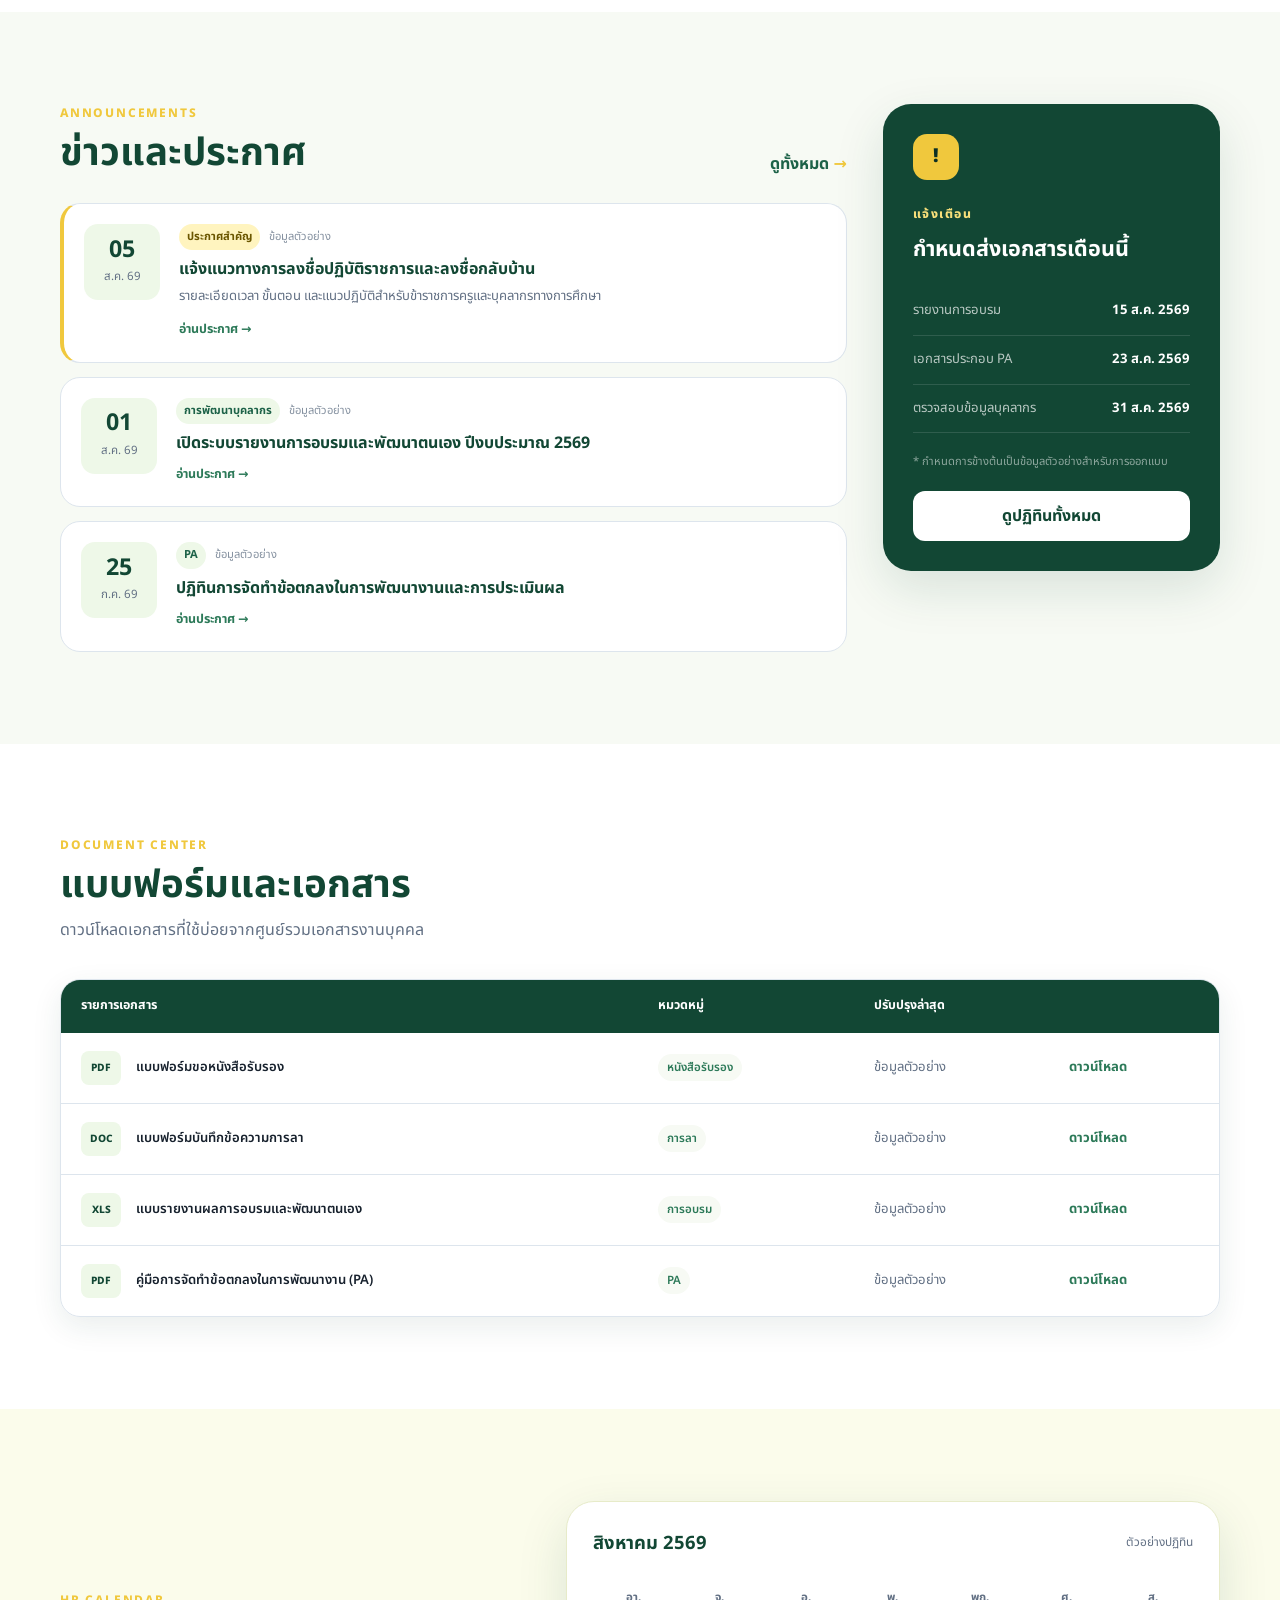
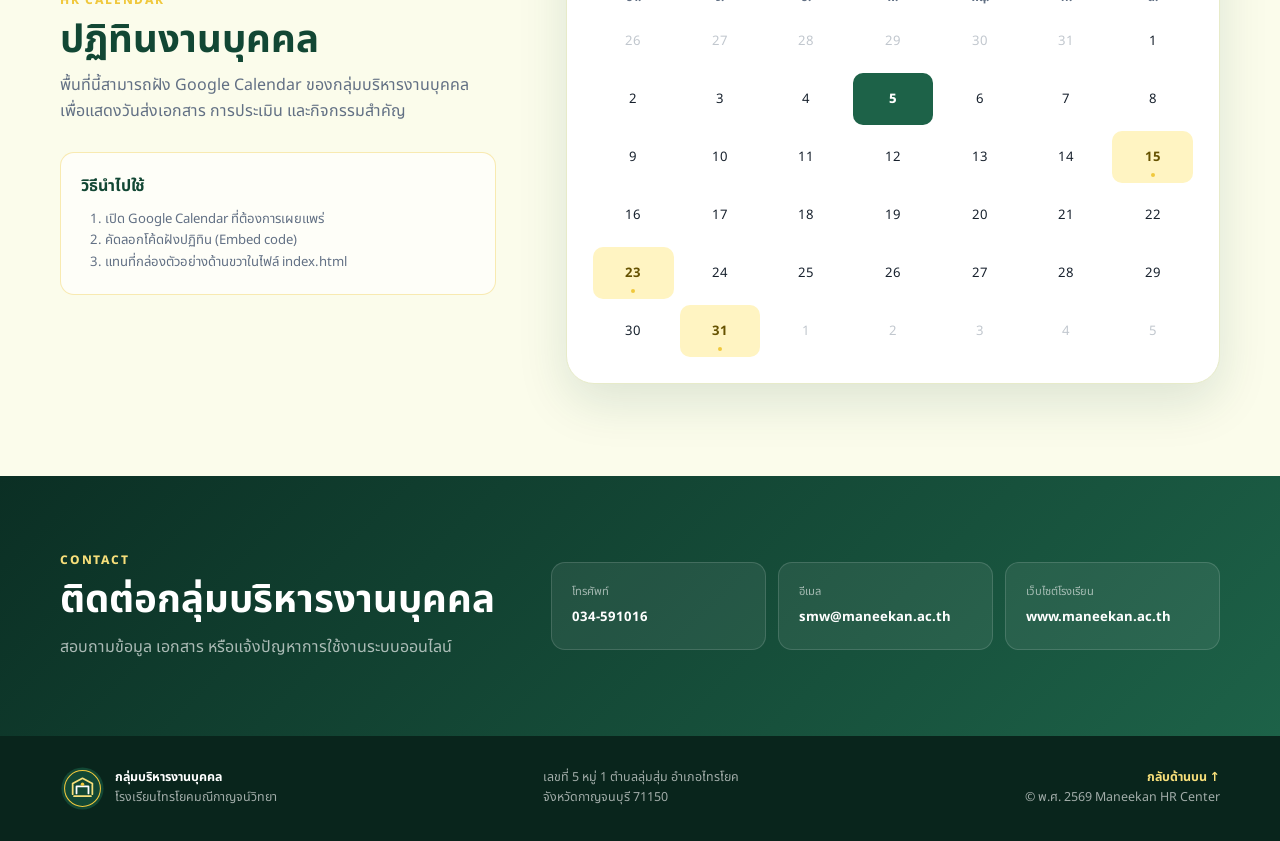
==== commit 1814cdc9: "Update index.html" ====
--- a/index.html
+++ b/index.html
@@ -4,7 +4,7 @@
   <meta charset="UTF-8" />
   <meta name="viewport" content="width=device-width, initial-scale=1.0" />
   <meta name="description" content="กลุ่มบริหารงานบุคคล โรงเรียนไทรโยคมณีกาญจน์วิทยา" />
-  <meta name="theme-color" content="#12355b" />
+  <meta name="theme-color" content="#0b2f24" />
   <title>กลุ่มบริหารงานบุคคล | โรงเรียนไทรโยคมณีกาญจน์วิทยา</title>
 
   <link rel="preconnect" href="https://fonts.googleapis.com">
@@ -21,7 +21,7 @@
       <span>สำนักงานเขตพื้นที่การศึกษามัธยมศึกษากาญจนบุรี</span>
       <div class="topbar-links">
         <a href="tel:034591016">โทร. 034-591016</a>
-        <a href="mailto:personnel@maneekan.ac.th">personnel@maneekan.ac.th</a>
+        <a href="mailto:smw@maneekan.ac.th">smw@maneekan.ac.th</a>
       </div>
     </div>
   </div>
@@ -29,7 +29,7 @@
   <header class="site-header" id="top">
     <div class="container nav-wrap">
       <a class="brand" href="#top" aria-label="หน้าแรก">
-        <img src="assets/logo.png" alt="ตราสัญลักษณ์โรงเรียน (ตัวอย่าง)" />
+        <img src="assets/logo-placeholder.svg" alt="ตราสัญลักษณ์โรงเรียน (ตัวอย่าง)" />
         <div>
           <strong>กลุ่มบริหารงานบุคคล</strong>
           <span>โรงเรียนไทรโยคมณีกาญจน์วิทยา</span>
@@ -61,17 +61,17 @@
         <div class="hero-copy">
           <div class="eyebrow">
             <span class="eyebrow-dot"></span>
-            Maneekan HR Center
+              MANEEKAN HR CENTER
           </div>
 
           <h1>
             <span>กลุ่มบริหารงานบุคคล</span>
           </h1>
 
-          <p><center>
-            <span>ระบบงานบุคคลและบริการออนไลน์ รวมข่าวสาร </span>
-            <span>สำหรับข้าราชการครูและบุคลากรทางการศึกษา</span>
-          </p></center>
+          <p>
+           ระบบงานบุคคลและบริการออนไลน์ รวมข่าวสาร แบบฟอร์ม 
+            สำหรับข้าราชการครูและบุคลากรทางการศึกษา
+          </p>
 
           <div class="hero-actions">
             <a class="btn btn-primary" href="#services">
@@ -441,7 +441,7 @@
           </a>
           <a href="mailto:smw@maneekan.ac.th">
             <span>อีเมล</span>
-            <strong>personnel@maneekan.ac.th</strong>
+            <strong>smw@maneekan.ac.th</strong>
           </a>
           <a href="https://www.maneekan.ac.th" target="_blank" rel="noopener noreferrer">
             <span>เว็บไซต์โรงเรียน</span>
@@ -455,7 +455,7 @@
   <footer class="site-footer">
     <div class="container footer-grid">
       <div class="footer-brand">
-        <img src="assets/logo.png" alt="" />
+        <img src="assets/logo-placeholder.svg" alt="" />
         <div>
           <strong>กลุ่มบริหารงานบุคคล</strong>
           <span>โรงเรียนไทรโยคมณีกาญจน์วิทยา</span>
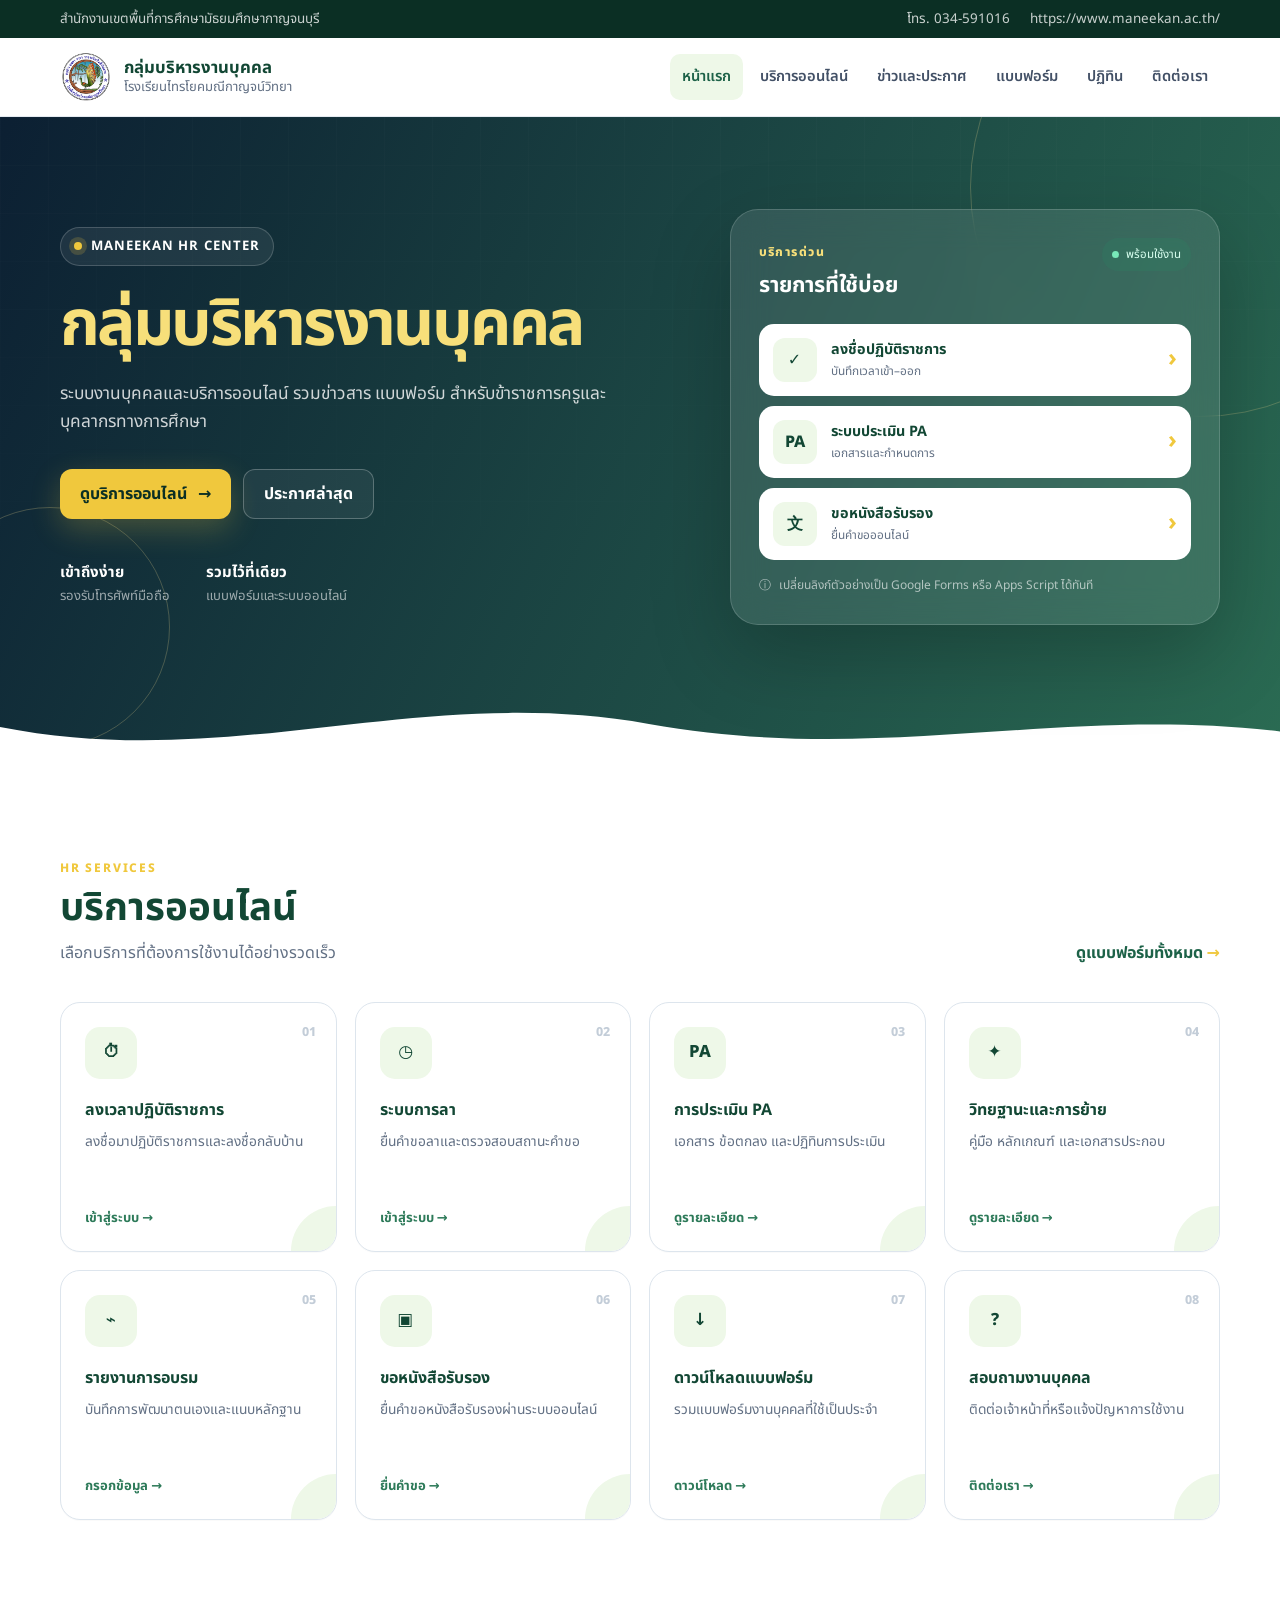
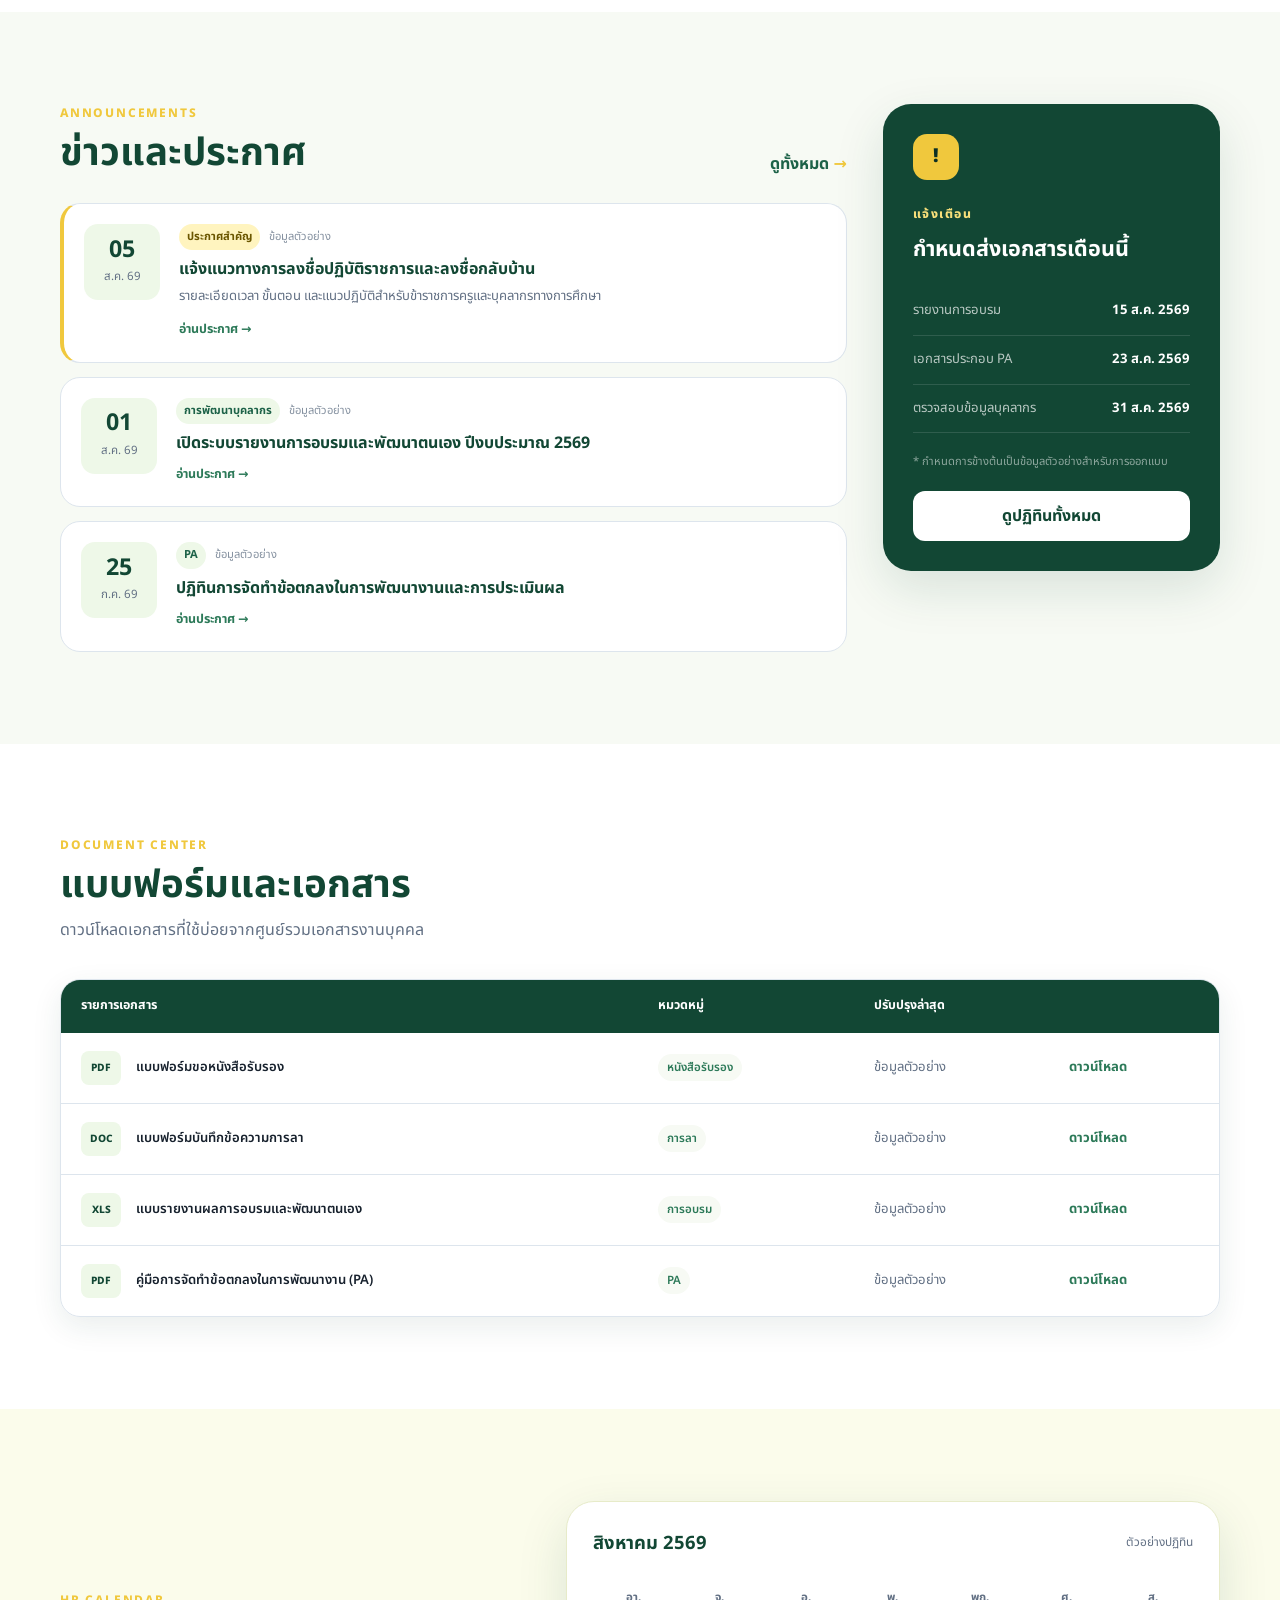
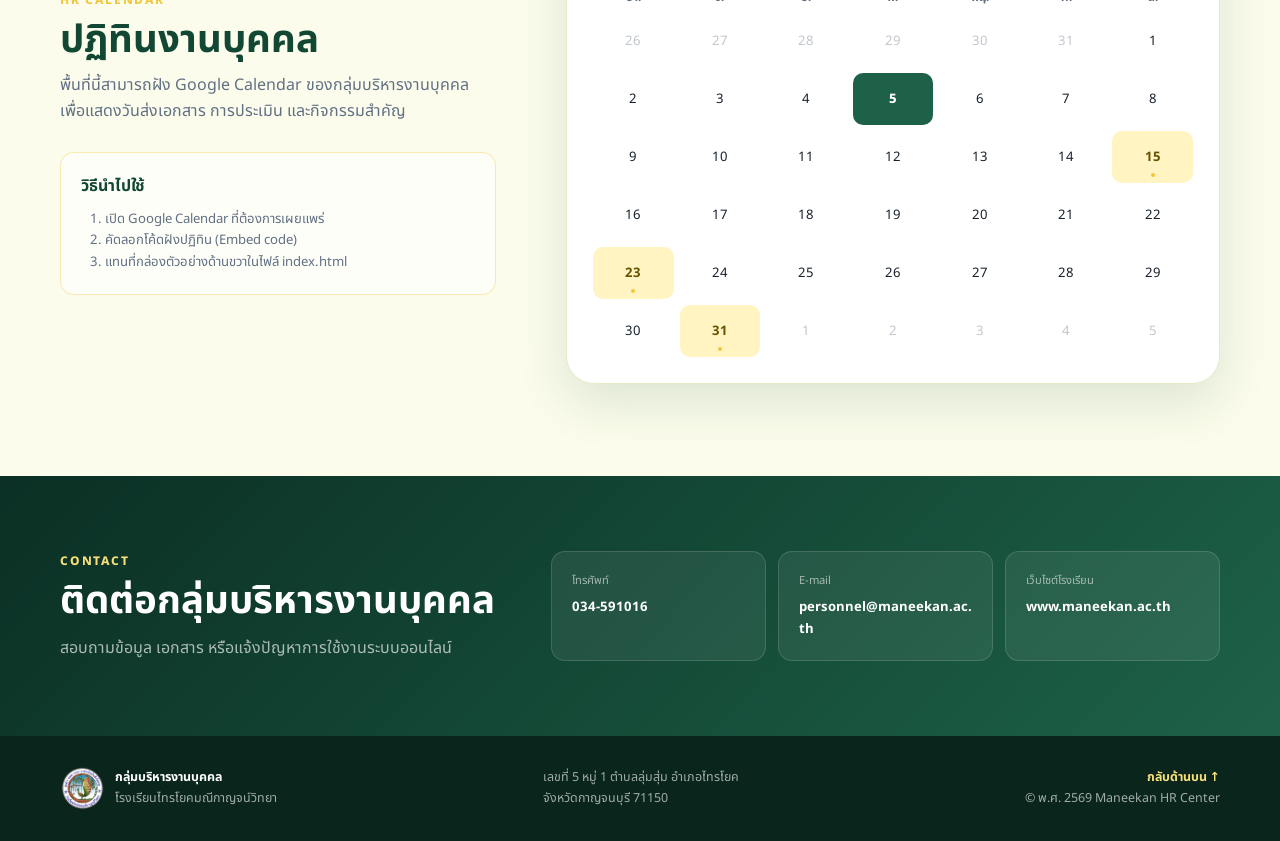
==== commit cef065d0: "Update index.html" ====
--- a/index.html
+++ b/index.html
@@ -21,7 +21,7 @@
       <span>สำนักงานเขตพื้นที่การศึกษามัธยมศึกษากาญจนบุรี</span>
       <div class="topbar-links">
         <a href="tel:034591016">โทร. 034-591016</a>
-        <a href="mailto:smw@maneekan.ac.th">smw@maneekan.ac.th</a>
+        <a href="mailto:smw@maneekan.ac.th">https://www.maneekan.ac.th/</a>
       </div>
     </div>
   </div>
@@ -29,7 +29,7 @@
   <header class="site-header" id="top">
     <div class="container nav-wrap">
       <a class="brand" href="#top" aria-label="หน้าแรก">
-        <img src="assets/logo-placeholder.svg" alt="ตราสัญลักษณ์โรงเรียน (ตัวอย่าง)" />
+        <img src="assets/logo.png" alt="ตราสัญลักษณ์โรงเรียน (ตัวอย่าง)" />
         <div>
           <strong>กลุ่มบริหารงานบุคคล</strong>
           <span>โรงเรียนไทรโยคมณีกาญจน์วิทยา</span>
@@ -435,13 +435,13 @@
         </div>
 
         <div class="contact-info">
-          <a href="tel:034591016">
+          <a href="Tel:034591016">
             <span>โทรศัพท์</span>
             <strong>034-591016</strong>
           </a>
-          <a href="mailto:smw@maneekan.ac.th">
-            <span>อีเมล</span>
-            <strong>smw@maneekan.ac.th</strong>
+          <a href="mailto:personnel@maneekan.ac.th">
+            <span>E-mail</span>
+            <strong>personnel@maneekan.ac.th</strong>
           </a>
           <a href="https://www.maneekan.ac.th" target="_blank" rel="noopener noreferrer">
             <span>เว็บไซต์โรงเรียน</span>
@@ -455,7 +455,7 @@
   <footer class="site-footer">
     <div class="container footer-grid">
       <div class="footer-brand">
-        <img src="assets/logo-placeholder.svg" alt="" />
+        <img src="assets/logo.png" alt="" />
         <div>
           <strong>กลุ่มบริหารงานบุคคล</strong>
           <span>โรงเรียนไทรโยคมณีกาญจน์วิทยา</span>
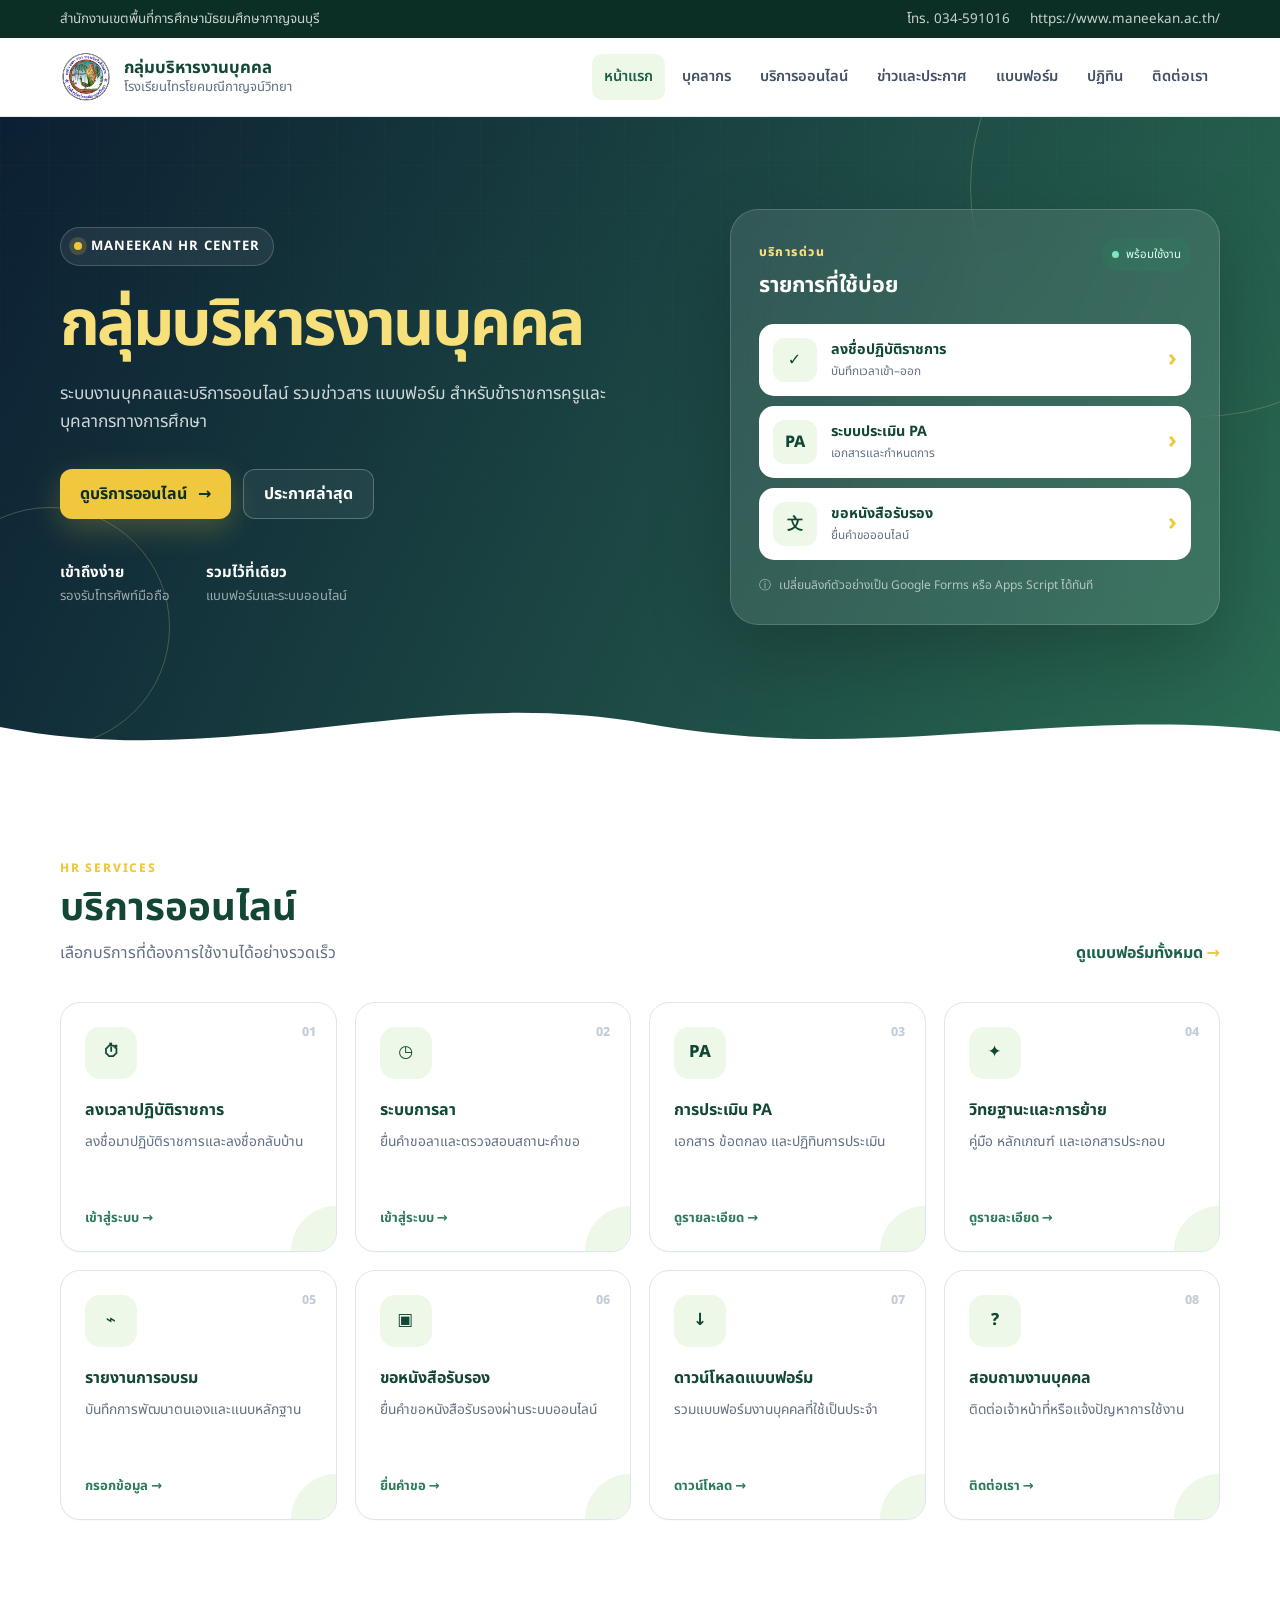
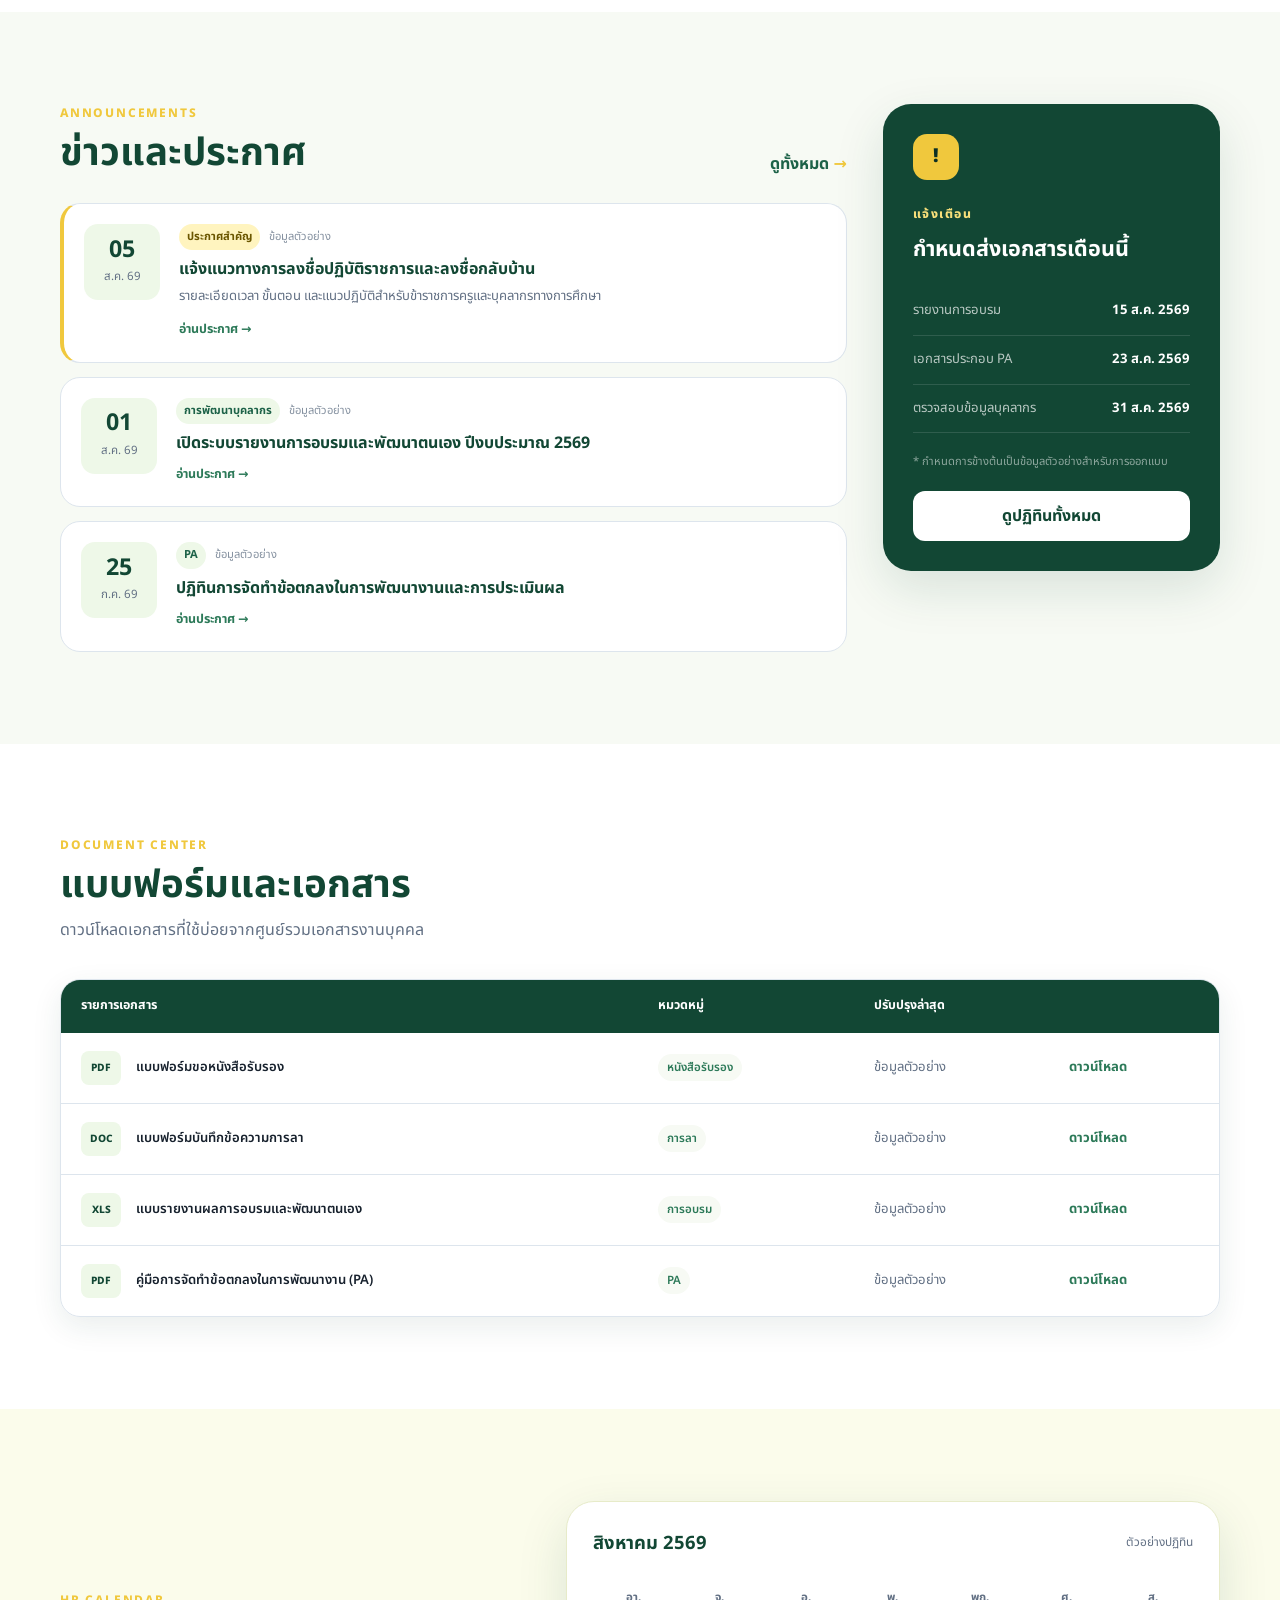
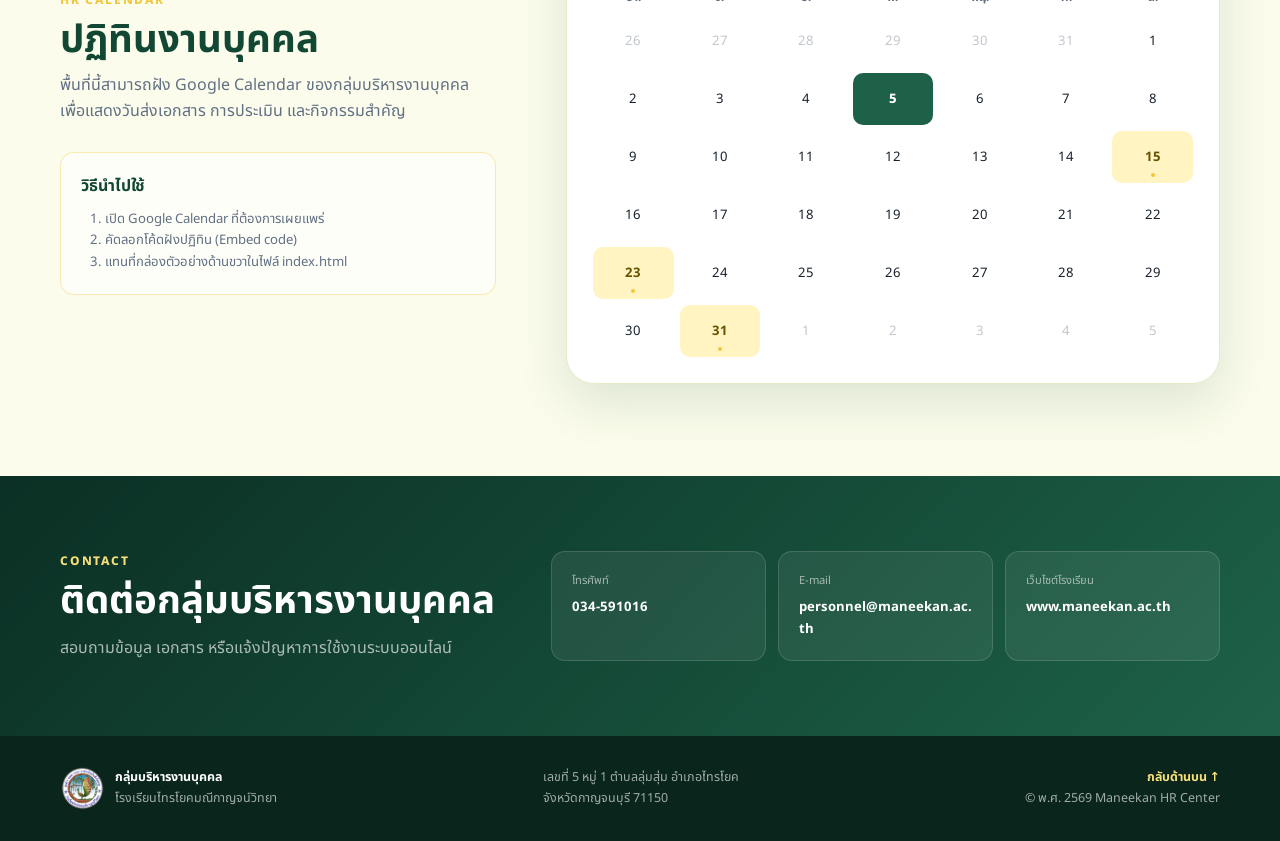
==== commit 9bc697b6: "Update index.html" ====
--- a/index.html
+++ b/index.html
@@ -43,6 +43,7 @@
 
       <nav class="main-nav" id="main-nav" aria-label="เมนูหลัก">
         <a href="#home" class="active">หน้าแรก</a>
+        <a href="staff.html">บุคลากร</a>
         <a href="#services">บริการออนไลน์</a>
         <a href="#announcements">ข่าวและประกาศ</a>
         <a href="#downloads">แบบฟอร์ม</a>
--- a/css/style.css
+++ b/css/style.css
@@ -838,6 +838,170 @@
   display: none;
 }
 
+.page-header {
+  padding: 64px 0 46px;
+  background: linear-gradient(135deg, var(--navy-950), var(--navy-800));
+  color: var(--white);
+}
+
+.breadcrumb {
+  margin-bottom: 14px;
+  color: rgba(255, 255, 255, 0.58);
+  font-size: 0.8rem;
+}
+
+.breadcrumb a {
+  color: var(--gold-300);
+  font-weight: 700;
+}
+
+.page-header h1 {
+  margin: 0 0 10px;
+  font-size: clamp(2rem, 4vw, 2.7rem);
+  line-height: 1.2;
+}
+
+.page-header p {
+  margin: 0;
+  max-width: 640px;
+  color: rgba(255, 255, 255, 0.72);
+}
+
+.staff-section {
+  background: var(--white);
+}
+
+.staff-grid {
+  display: grid;
+  grid-template-columns: repeat(4, 1fr);
+  gap: 20px;
+}
+
+.staff-card {
+  padding: 26px 22px;
+  border: 1px solid var(--line);
+  border-radius: var(--radius-lg);
+  background: var(--surface);
+  text-align: center;
+  transition: transform 0.25s ease, box-shadow 0.25s ease;
+}
+
+.staff-card:hover {
+  transform: translateY(-6px);
+  box-shadow: var(--shadow-soft);
+}
+
+.staff-example-tag {
+  display: inline-block;
+  margin-bottom: 12px;
+  padding: 3px 9px;
+  border-radius: 999px;
+  color: #6b5600;
+  background: #fff4bf;
+  font-size: 0.66rem;
+  font-weight: 700;
+}
+
+.staff-avatar {
+  width: 88px;
+  height: 88px;
+  margin: 0 auto 16px;
+  display: grid;
+  place-items: center;
+  border-radius: 50%;
+  overflow: hidden;
+  background: var(--blue-100);
+}
+
+.staff-avatar img {
+  width: 100%;
+  height: 100%;
+  object-fit: cover;
+}
+
+.staff-card h3 {
+  margin: 0 0 6px;
+  color: var(--navy-900);
+  font-size: 1.02rem;
+}
+
+.staff-position {
+  display: inline-block;
+  margin-bottom: 16px;
+  padding: 4px 11px;
+  border-radius: 999px;
+  color: var(--navy-800);
+  background: var(--blue-100);
+  font-size: 0.74rem;
+  font-weight: 700;
+}
+
+.staff-duties {
+  display: grid;
+  gap: 7px;
+  margin: 0 0 18px;
+  padding: 0;
+  list-style: none;
+  text-align: left;
+}
+
+.staff-duties li {
+  position: relative;
+  padding-left: 16px;
+  color: var(--muted);
+  font-size: 0.82rem;
+  line-height: 1.5;
+}
+
+.staff-duties li::before {
+  content: "";
+  position: absolute;
+  left: 0;
+  top: 8px;
+  width: 6px;
+  height: 6px;
+  border-radius: 50%;
+  background: var(--gold-500);
+}
+
+.staff-contact {
+  display: grid;
+  gap: 10px;
+  padding-top: 16px;
+  border-top: 1px solid var(--line);
+  text-align: left;
+}
+
+.staff-contact a {
+  display: block;
+  color: var(--navy-700);
+  font-size: 0.82rem;
+  font-weight: 700;
+}
+
+.staff-contact span {
+  display: block;
+  color: var(--muted);
+  font-size: 0.7rem;
+}
+
+.privacy-note {
+  display: flex;
+  gap: 12px;
+  margin-top: 40px;
+  padding: 20px 24px;
+  border: 1px solid rgba(240, 200, 61, 0.38);
+  border-radius: var(--radius-md);
+  background: var(--surface);
+  color: var(--muted);
+  font-size: 0.84rem;
+  line-height: 1.6;
+}
+
+.privacy-note strong {
+  color: var(--navy-900);
+}
+
 .calendar-section {
   background: var(--cream);
 }
@@ -1115,7 +1279,8 @@
     gap: 45px;
   }
 
-  .service-grid {
+  .service-grid,
+  .staff-grid {
     grid-template-columns: repeat(2, 1fr);
   }
 
@@ -1214,12 +1379,22 @@
     gap: 15px;
   }
 
-  .service-grid {
+  .service-grid,
+  .staff-grid {
     grid-template-columns: 1fr;
   }
 
   .service-card {
     min-height: 225px;
+  }
+
+  .page-header {
+    padding: 46px 0 34px;
+  }
+
+  .privacy-note {
+    flex-direction: column;
+    gap: 6px;
   }
 
   .announcement {
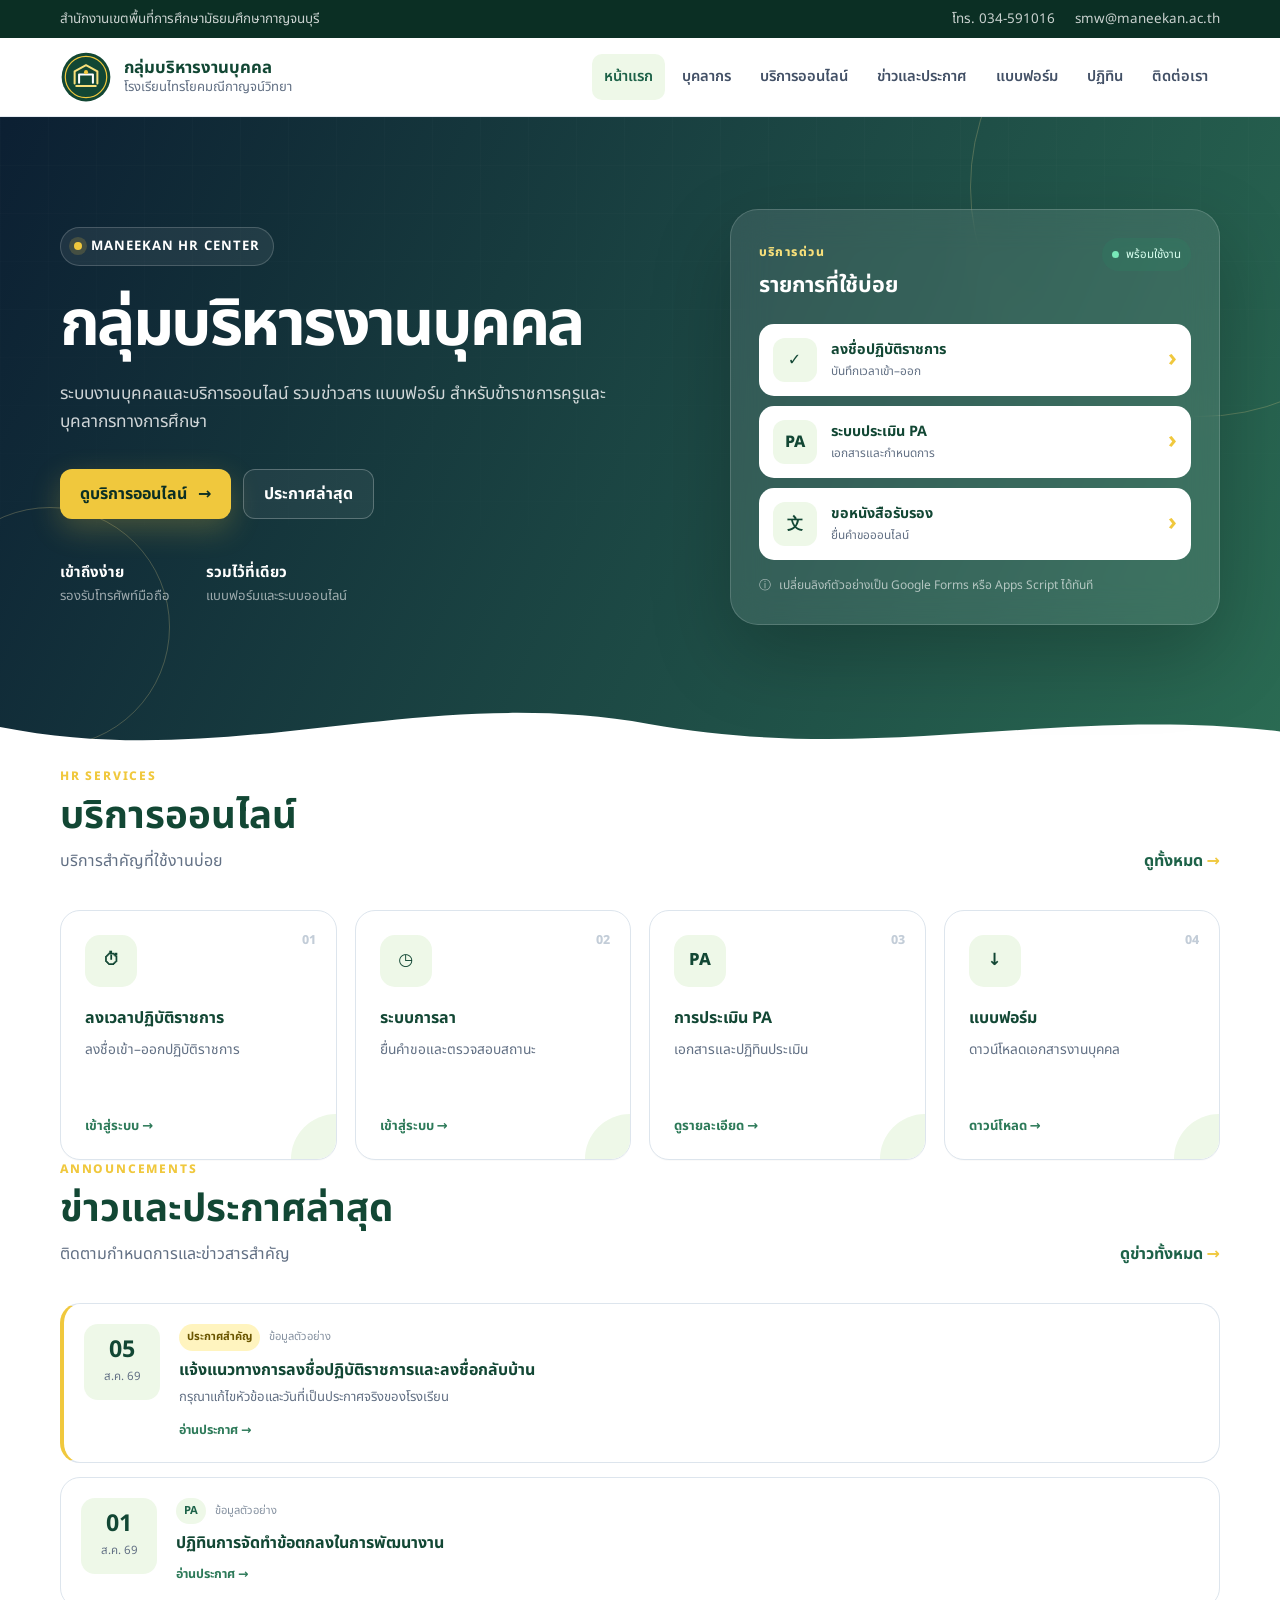
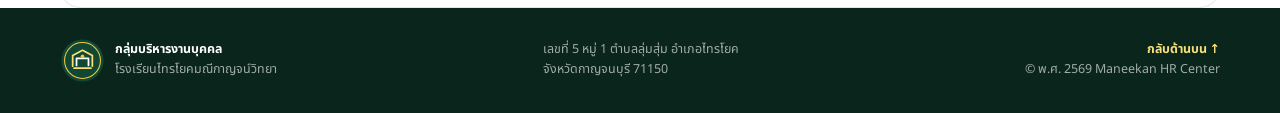
==== commit 69ce9ed1: "Add files via upload" ====
--- a/index.html
+++ b/index.html
@@ -4,481 +4,140 @@
   <meta charset="UTF-8" />
   <meta name="viewport" content="width=device-width, initial-scale=1.0" />
   <meta name="description" content="กลุ่มบริหารงานบุคคล โรงเรียนไทรโยคมณีกาญจน์วิทยา" />
-  <meta name="theme-color" content="#0b2f24" />
-  <title>กลุ่มบริหารงานบุคคล | โรงเรียนไทรโยคมณีกาญจน์วิทยา</title>
-
+  <meta name="theme-color" content="#124734" />
+  <title>หน้าแรก | กลุ่มบริหารงานบุคคล</title>
   <link rel="preconnect" href="https://fonts.googleapis.com">
   <link rel="preconnect" href="https://fonts.gstatic.com" crossorigin>
   <link href="https://fonts.googleapis.com/css2?family=Noto+Sans+Thai:wght@400;500;600;700;800&display=swap" rel="stylesheet">
   <link rel="stylesheet" href="css/style.css" />
 </head>
-
-<body>
+<body data-page="home">
   <a class="skip-link" href="#main-content">ข้ามไปยังเนื้อหาหลัก</a>
-
   <div class="topbar">
     <div class="container topbar-inner">
       <span>สำนักงานเขตพื้นที่การศึกษามัธยมศึกษากาญจนบุรี</span>
       <div class="topbar-links">
         <a href="tel:034591016">โทร. 034-591016</a>
-        <a href="mailto:smw@maneekan.ac.th">https://www.maneekan.ac.th/</a>
+        <a href="mailto:smw@maneekan.ac.th">smw@maneekan.ac.th</a>
       </div>
     </div>
   </div>
-
   <header class="site-header" id="top">
     <div class="container nav-wrap">
-      <a class="brand" href="#top" aria-label="หน้าแรก">
-        <img src="assets/logo.png" alt="ตราสัญลักษณ์โรงเรียน (ตัวอย่าง)" />
+      <a class="brand" href="index.html" aria-label="หน้าแรก">
+        <img src="assets/logo-placeholder.svg" alt="ตราสัญลักษณ์โรงเรียน (ตัวอย่าง)" />
         <div>
           <strong>กลุ่มบริหารงานบุคคล</strong>
           <span>โรงเรียนไทรโยคมณีกาญจน์วิทยา</span>
         </div>
       </a>
-
       <button class="menu-toggle" type="button" aria-expanded="false" aria-controls="main-nav">
         <span class="sr-only">เปิดเมนู</span>
         <span></span><span></span><span></span>
       </button>
-
       <nav class="main-nav" id="main-nav" aria-label="เมนูหลัก">
-        <a href="#home" class="active">หน้าแรก</a>
-        <a href="staff.html">บุคลากร</a>
-        <a href="#services">บริการออนไลน์</a>
-        <a href="#announcements">ข่าวและประกาศ</a>
-        <a href="#downloads">แบบฟอร์ม</a>
-        <a href="#calendar">ปฏิทิน</a>
-        <a href="#contact">ติดต่อเรา</a>
+        <a href="index.html" class="active">หน้าแรก</a>
+<a href="personnel.html" class="">บุคลากร</a>
+<a href="services.html" class="">บริการออนไลน์</a>
+<a href="news.html" class="">ข่าวและประกาศ</a>
+<a href="forms.html" class="">แบบฟอร์ม</a>
+<a href="calendar.html" class="">ปฏิทิน</a>
+<a href="contact.html" class="">ติดต่อเรา</a>
       </nav>
     </div>
   </header>
+  <main id="main-content">
 
-  <main id="main-content">
     <section class="hero" id="home">
       <div class="hero-decoration hero-decoration-one"></div>
       <div class="hero-decoration hero-decoration-two"></div>
-
       <div class="container hero-grid">
         <div class="hero-copy">
-          <div class="eyebrow">
-            <span class="eyebrow-dot"></span>
-              MANEEKAN HR CENTER
+          <div class="eyebrow"><span class="eyebrow-dot"></span>Maneekan HR Center</div>
+          <h1>กลุ่มบริหารงานบุคคล</h1>
+          <p>ระบบงานบุคคลและบริการออนไลน์ รวมข่าวสาร แบบฟอร์ม สำหรับข้าราชการครูและบุคลากรทางการศึกษา</p>
+          <div class="hero-actions">
+            <a class="btn btn-primary" href="services.html">ดูบริการออนไลน์ <span>→</span></a>
+            <a class="btn btn-secondary" href="news.html">ประกาศล่าสุด</a>
           </div>
-
-          <h1>
-            <span>กลุ่มบริหารงานบุคคล</span>
-          </h1>
-
-          <p>
-           ระบบงานบุคคลและบริการออนไลน์ รวมข่าวสาร แบบฟอร์ม 
-            สำหรับข้าราชการครูและบุคลากรทางการศึกษา
-          </p>
-
-          <div class="hero-actions">
-            <a class="btn btn-primary" href="#services">
-              ดูบริการออนไลน์
-              <span aria-hidden="true">→</span>
-            </a>
-            <a class="btn btn-secondary" href="#announcements">ประกาศล่าสุด</a>
-          </div>
-
           <div class="hero-meta">
-            <div>
-              <strong>เข้าถึงง่าย</strong>
-              <span>รองรับโทรศัพท์มือถือ</span>
-            </div>
-            <div>
-              <strong>รวมไว้ที่เดียว</strong>
-              <span>แบบฟอร์มและระบบออนไลน์</span>
-            </div>
+            <div><strong>เข้าถึงง่าย</strong><span>รองรับโทรศัพท์มือถือ</span></div>
+            <div><strong>รวมไว้ที่เดียว</strong><span>แบบฟอร์มและระบบออนไลน์</span></div>
           </div>
         </div>
-
-        <aside class="hero-card" aria-label="บริการที่ใช้บ่อย">
+        <aside class="hero-card">
           <div class="hero-card-head">
-            <div>
-              <span class="small-label">บริการด่วน</span>
-              <h2>รายการที่ใช้บ่อย</h2>
-            </div>
-            <span class="status-pill">
-              <span></span> พร้อมใช้งาน
-            </span>
+            <div><span class="small-label">บริการด่วน</span><h2>รายการที่ใช้บ่อย</h2></div>
+            <span class="status-pill"><span></span> พร้อมใช้งาน</span>
           </div>
-
           <div class="quick-list">
-            <a href="#" data-placeholder-link>
-              <span class="quick-icon">✓</span>
-              <span>
-                <strong>ลงชื่อปฏิบัติราชการ</strong>
-                <small>บันทึกเวลาเข้า–ออก</small>
-              </span>
-              <b>›</b>
-            </a>
-            <a href="#" data-placeholder-link>
-              <span class="quick-icon">PA</span>
-              <span>
-                <strong>ระบบประเมิน PA</strong>
-                <small>เอกสารและกำหนดการ</small>
-              </span>
-              <b>›</b>
-            </a>
-            <a href="#" data-placeholder-link>
-              <span class="quick-icon">文</span>
-              <span>
-                <strong>ขอหนังสือรับรอง</strong>
-                <small>ยื่นคำขอออนไลน์</small>
-              </span>
-              <b>›</b>
-            </a>
+            <a href="#" data-placeholder-link><span class="quick-icon">✓</span><span><strong>ลงชื่อปฏิบัติราชการ</strong><small>บันทึกเวลาเข้า–ออก</small></span><b>›</b></a>
+            <a href="#" data-placeholder-link><span class="quick-icon">PA</span><span><strong>ระบบประเมิน PA</strong><small>เอกสารและกำหนดการ</small></span><b>›</b></a>
+            <a href="#" data-placeholder-link><span class="quick-icon">文</span><span><strong>ขอหนังสือรับรอง</strong><small>ยื่นคำขอออนไลน์</small></span><b>›</b></a>
           </div>
-
-          <div class="hero-card-note">
-            <span aria-hidden="true">ⓘ</span>
-            เปลี่ยนลิงก์ตัวอย่างเป็น Google Forms หรือ Apps Script ได้ทันที
-          </div>
+          <div class="hero-card-note"><span>ⓘ</span>เปลี่ยนลิงก์ตัวอย่างเป็น Google Forms หรือ Apps Script ได้ทันที</div>
         </aside>
       </div>
-
-      <div class="wave" aria-hidden="true">
-        <svg viewBox="0 0 1440 120" preserveAspectRatio="none">
-          <path d="M0,64 C260,125 470,5 730,60 C990,115 1190,35 1440,70 L1440,120 L0,120 Z"></path>
-        </svg>
-      </div>
+      <div class="wave"><svg viewBox="0 0 1440 120" preserveAspectRatio="none"><path d="M0,64 C260,125 470,5 730,60 C990,115 1190,35 1440,70 L1440,120 L0,120 Z"></path></svg></div>
     </section>
 
-    <section class="section services-section" id="services">
+    <section class="home-preview">
       <div class="container">
         <div class="section-heading">
-          <div>
-            <span class="section-kicker">HR SERVICES</span>
-            <h2>บริการออนไลน์</h2>
-            <p>เลือกบริการที่ต้องการใช้งานได้อย่างรวดเร็ว</p>
-          </div>
-          <a class="text-link" href="#downloads">ดูแบบฟอร์มทั้งหมด <span>→</span></a>
+          <div><span class="section-kicker">HR SERVICES</span><h2>บริการออนไลน์</h2><p>บริการสำคัญที่ใช้งานบ่อย</p></div>
+          <a class="text-link" href="services.html">ดูทั้งหมด <span>→</span></a>
         </div>
-
         <div class="service-grid">
-          <a class="service-card" href="#" data-placeholder-link>
-            <span class="service-number">01</span>
-            <div class="service-icon">⏱</div>
-            <h3>ลงเวลาปฏิบัติราชการ</h3>
-            <p>ลงชื่อมาปฏิบัติราชการและลงชื่อกลับบ้าน</p>
-            <span class="card-link">เข้าสู่ระบบ →</span>
-          </a>
-
-          <a class="service-card" href="#" data-placeholder-link>
-            <span class="service-number">02</span>
-            <div class="service-icon">◷</div>
-            <h3>ระบบการลา</h3>
-            <p>ยื่นคำขอลาและตรวจสอบสถานะคำขอ</p>
-            <span class="card-link">เข้าสู่ระบบ →</span>
-          </a>
-
-          <a class="service-card" href="#" data-placeholder-link>
-            <span class="service-number">03</span>
-            <div class="service-icon">PA</div>
-            <h3>การประเมิน PA</h3>
-            <p>เอกสาร ข้อตกลง และปฏิทินการประเมิน</p>
-            <span class="card-link">ดูรายละเอียด →</span>
-          </a>
-
-          <a class="service-card" href="#" data-placeholder-link>
-            <span class="service-number">04</span>
-            <div class="service-icon">✦</div>
-            <h3>วิทยฐานะและการย้าย</h3>
-            <p>คู่มือ หลักเกณฑ์ และเอกสารประกอบ</p>
-            <span class="card-link">ดูรายละเอียด →</span>
-          </a>
-
-          <a class="service-card" href="#" data-placeholder-link>
-            <span class="service-number">05</span>
-            <div class="service-icon">⌁</div>
-            <h3>รายงานการอบรม</h3>
-            <p>บันทึกการพัฒนาตนเองและแนบหลักฐาน</p>
-            <span class="card-link">กรอกข้อมูล →</span>
-          </a>
-
-          <a class="service-card" href="#" data-placeholder-link>
-            <span class="service-number">06</span>
-            <div class="service-icon">▣</div>
-            <h3>ขอหนังสือรับรอง</h3>
-            <p>ยื่นคำขอหนังสือรับรองผ่านระบบออนไลน์</p>
-            <span class="card-link">ยื่นคำขอ →</span>
-          </a>
-
-          <a class="service-card" href="#downloads">
-            <span class="service-number">07</span>
-            <div class="service-icon">↓</div>
-            <h3>ดาวน์โหลดแบบฟอร์ม</h3>
-            <p>รวมแบบฟอร์มงานบุคคลที่ใช้เป็นประจำ</p>
-            <span class="card-link">ดาวน์โหลด →</span>
-          </a>
-
-          <a class="service-card" href="#contact">
-            <span class="service-number">08</span>
-            <div class="service-icon">?</div>
-            <h3>สอบถามงานบุคคล</h3>
-            <p>ติดต่อเจ้าหน้าที่หรือแจ้งปัญหาการใช้งาน</p>
-            <span class="card-link">ติดต่อเรา →</span>
-          </a>
+          <a class="service-card" href="#" data-placeholder-link><span class="service-number">01</span><div class="service-icon">⏱</div><h3>ลงเวลาปฏิบัติราชการ</h3><p>ลงชื่อเข้า–ออกปฏิบัติราชการ</p><span class="card-link">เข้าสู่ระบบ →</span></a>
+          <a class="service-card" href="#" data-placeholder-link><span class="service-number">02</span><div class="service-icon">◷</div><h3>ระบบการลา</h3><p>ยื่นคำขอและตรวจสอบสถานะ</p><span class="card-link">เข้าสู่ระบบ →</span></a>
+          <a class="service-card" href="#" data-placeholder-link><span class="service-number">03</span><div class="service-icon">PA</div><h3>การประเมิน PA</h3><p>เอกสารและปฏิทินประเมิน</p><span class="card-link">ดูรายละเอียด →</span></a>
+          <a class="service-card" href="forms.html"><span class="service-number">04</span><div class="service-icon">↓</div><h3>แบบฟอร์ม</h3><p>ดาวน์โหลดเอกสารงานบุคคล</p><span class="card-link">ดาวน์โหลด →</span></a>
         </div>
       </div>
     </section>
 
-    <section class="section announcement-section" id="announcements">
-      <div class="container announcement-layout">
-        <div class="announcement-main">
-          <div class="section-heading compact">
-            <div>
-              <span class="section-kicker">ANNOUNCEMENTS</span>
-              <h2>ข่าวและประกาศ</h2>
-            </div>
-            <a class="text-link" href="#" data-placeholder-link>ดูทั้งหมด <span>→</span></a>
-          </div>
-
-          <div class="announcement-list">
-            <article class="announcement featured">
-              <div class="date-box">
-                <strong>05</strong>
-                <span>ส.ค. 69</span>
-              </div>
-              <div class="announcement-content">
-                <div class="article-meta">
-                  <span class="badge badge-gold">ประกาศสำคัญ</span>
-                  <span>ข้อมูลตัวอย่าง</span>
-                </div>
-                <h3>แจ้งแนวทางการลงชื่อปฏิบัติราชการและลงชื่อกลับบ้าน</h3>
-                <p>รายละเอียดเวลา ขั้นตอน และแนวปฏิบัติสำหรับข้าราชการครูและบุคลากรทางการศึกษา</p>
-                <a href="#" data-placeholder-link>อ่านประกาศ <span>→</span></a>
-              </div>
-            </article>
-
-            <article class="announcement">
-              <div class="date-box">
-                <strong>01</strong>
-                <span>ส.ค. 69</span>
-              </div>
-              <div class="announcement-content">
-                <div class="article-meta">
-                  <span class="badge">การพัฒนาบุคลากร</span>
-                  <span>ข้อมูลตัวอย่าง</span>
-                </div>
-                <h3>เปิดระบบรายงานการอบรมและพัฒนาตนเอง ปีงบประมาณ 2569</h3>
-                <a href="#" data-placeholder-link>อ่านประกาศ <span>→</span></a>
-              </div>
-            </article>
-
-            <article class="announcement">
-              <div class="date-box">
-                <strong>25</strong>
-                <span>ก.ค. 69</span>
-              </div>
-              <div class="announcement-content">
-                <div class="article-meta">
-                  <span class="badge">PA</span>
-                  <span>ข้อมูลตัวอย่าง</span>
-                </div>
-                <h3>ปฏิทินการจัดทำข้อตกลงในการพัฒนางานและการประเมินผล</h3>
-                <a href="#" data-placeholder-link>อ่านประกาศ <span>→</span></a>
-              </div>
-            </article>
-          </div>
-        </div>
-
-        <aside class="notice-panel">
-          <div class="notice-icon">!</div>
-          <span class="small-label">แจ้งเตือน</span>
-          <h3>กำหนดส่งเอกสารเดือนนี้</h3>
-          <ul>
-            <li>
-              <span>รายงานการอบรม</span>
-              <strong>15 ส.ค. 2569</strong>
-            </li>
-            <li>
-              <span>เอกสารประกอบ PA</span>
-              <strong>23 ส.ค. 2569</strong>
-            </li>
-            <li>
-              <span>ตรวจสอบข้อมูลบุคลากร</span>
-              <strong>31 ส.ค. 2569</strong>
-            </li>
-          </ul>
-          <p class="example-note">* กำหนดการข้างต้นเป็นข้อมูลตัวอย่างสำหรับการออกแบบ</p>
-          <a class="btn btn-light" href="#calendar">ดูปฏิทินทั้งหมด</a>
-        </aside>
-      </div>
-    </section>
-
-    <section class="section downloads-section" id="downloads">
+    <section class="home-preview alt">
       <div class="container">
         <div class="section-heading">
-          <div>
-            <span class="section-kicker">DOCUMENT CENTER</span>
-            <h2>แบบฟอร์มและเอกสาร</h2>
-            <p>ดาวน์โหลดเอกสารที่ใช้บ่อยจากศูนย์รวมเอกสารงานบุคคล</p>
-          </div>
+          <div><span class="section-kicker">ANNOUNCEMENTS</span><h2>ข่าวและประกาศล่าสุด</h2><p>ติดตามกำหนดการและข่าวสารสำคัญ</p></div>
+          <a class="text-link" href="news.html">ดูข่าวทั้งหมด <span>→</span></a>
         </div>
-
-        <div class="document-table-wrap">
-          <table class="document-table">
-            <thead>
-              <tr>
-                <th>รายการเอกสาร</th>
-                <th>หมวดหมู่</th>
-                <th>ปรับปรุงล่าสุด</th>
-                <th><span class="sr-only">ดาวน์โหลด</span></th>
-              </tr>
-            </thead>
-            <tbody>
-              <tr>
-                <td>
-                  <span class="file-icon">PDF</span>
-                  แบบฟอร์มขอหนังสือรับรอง
-                </td>
-                <td><span class="category">หนังสือรับรอง</span></td>
-                <td>ข้อมูลตัวอย่าง</td>
-                <td><a href="#" data-placeholder-link>ดาวน์โหลด</a></td>
-              </tr>
-              <tr>
-                <td>
-                  <span class="file-icon">DOC</span>
-                  แบบฟอร์มบันทึกข้อความการลา
-                </td>
-                <td><span class="category">การลา</span></td>
-                <td>ข้อมูลตัวอย่าง</td>
-                <td><a href="#" data-placeholder-link>ดาวน์โหลด</a></td>
-              </tr>
-              <tr>
-                <td>
-                  <span class="file-icon">XLS</span>
-                  แบบรายงานผลการอบรมและพัฒนาตนเอง
-                </td>
-                <td><span class="category">การอบรม</span></td>
-                <td>ข้อมูลตัวอย่าง</td>
-                <td><a href="#" data-placeholder-link>ดาวน์โหลด</a></td>
-              </tr>
-              <tr>
-                <td>
-                  <span class="file-icon">PDF</span>
-                  คู่มือการจัดทำข้อตกลงในการพัฒนางาน (PA)
-                </td>
-                <td><span class="category">PA</span></td>
-                <td>ข้อมูลตัวอย่าง</td>
-                <td><a href="#" data-placeholder-link>ดาวน์โหลด</a></td>
-              </tr>
-            </tbody>
-          </table>
-        </div>
-
-        <div class="mobile-documents">
-          <article>
-            <div><span class="file-icon">PDF</span><strong>แบบฟอร์มขอหนังสือรับรอง</strong></div>
-            <a href="#" data-placeholder-link>ดาวน์โหลด</a>
+        <div class="announcement-list">
+          <article class="announcement featured">
+            <div class="date-box"><strong>05</strong><span>ส.ค. 69</span></div>
+            <div class="announcement-content"><div class="article-meta"><span class="badge badge-gold">ประกาศสำคัญ</span><span>ข้อมูลตัวอย่าง</span></div><h3>แจ้งแนวทางการลงชื่อปฏิบัติราชการและลงชื่อกลับบ้าน</h3><p>กรุณาแก้ไขหัวข้อและวันที่เป็นประกาศจริงของโรงเรียน</p><a href="news.html">อ่านประกาศ <span>→</span></a></div>
           </article>
-          <article>
-            <div><span class="file-icon">DOC</span><strong>แบบฟอร์มบันทึกข้อความการลา</strong></div>
-            <a href="#" data-placeholder-link>ดาวน์โหลด</a>
-          </article>
-          <article>
-            <div><span class="file-icon">XLS</span><strong>แบบรายงานผลการอบรม</strong></div>
-            <a href="#" data-placeholder-link>ดาวน์โหลด</a>
+          <article class="announcement">
+            <div class="date-box"><strong>01</strong><span>ส.ค. 69</span></div>
+            <div class="announcement-content"><div class="article-meta"><span class="badge">PA</span><span>ข้อมูลตัวอย่าง</span></div><h3>ปฏิทินการจัดทำข้อตกลงในการพัฒนางาน</h3><a href="news.html">อ่านประกาศ <span>→</span></a></div>
           </article>
         </div>
       </div>
     </section>
 
-    <section class="section calendar-section" id="calendar">
-      <div class="container calendar-grid">
-        <div>
-          <span class="section-kicker">HR CALENDAR</span>
-          <h2>ปฏิทินงานบุคคล</h2>
-          <p>
-            พื้นที่นี้สามารถฝัง Google Calendar ของกลุ่มบริหารงานบุคคล
-            เพื่อแสดงวันส่งเอกสาร การประเมิน และกิจกรรมสำคัญ
-          </p>
-
-          <div class="calendar-help">
-            <strong>วิธีนำไปใช้</strong>
-            <ol>
-              <li>เปิด Google Calendar ที่ต้องการเผยแพร่</li>
-              <li>คัดลอกโค้ดฝังปฏิทิน (Embed code)</li>
-              <li>แทนที่กล่องตัวอย่างด้านขวาในไฟล์ index.html</li>
-            </ol>
-          </div>
-        </div>
-
-        <div class="calendar-placeholder">
-          <div class="calendar-top">
-            <strong>สิงหาคม 2569</strong>
-            <span>ตัวอย่างปฏิทิน</span>
-          </div>
-          <div class="weekdays">
-            <span>อา.</span><span>จ.</span><span>อ.</span><span>พ.</span><span>พฤ.</span><span>ศ.</span><span>ส.</span>
-          </div>
-          <div class="calendar-days" aria-label="ตัวอย่างปฏิทินเดือนสิงหาคม 2569">
-            <span class="muted">26</span><span class="muted">27</span><span class="muted">28</span><span class="muted">29</span><span class="muted">30</span><span class="muted">31</span><span>1</span>
-            <span>2</span><span>3</span><span>4</span><span class="today">5</span><span>6</span><span>7</span><span>8</span>
-            <span>9</span><span>10</span><span>11</span><span>12</span><span>13</span><span>14</span><span class="event-day">15</span>
-            <span>16</span><span>17</span><span>18</span><span>19</span><span>20</span><span>21</span><span>22</span>
-            <span class="event-day">23</span><span>24</span><span>25</span><span>26</span><span>27</span><span>28</span><span>29</span>
-            <span>30</span><span class="event-day">31</span><span class="muted">1</span><span class="muted">2</span><span class="muted">3</span><span class="muted">4</span><span class="muted">5</span>
-          </div>
-        </div>
-      </div>
-    </section>
-
-    <section class="contact-section" id="contact">
-      <div class="container contact-card">
-        <div class="contact-copy">
-          <span class="section-kicker light">CONTACT</span>
-          <h2>ติดต่อกลุ่มบริหารงานบุคคล</h2>
-          <p>สอบถามข้อมูล เอกสาร หรือแจ้งปัญหาการใช้งานระบบออนไลน์</p>
-        </div>
-
-        <div class="contact-info">
-          <a href="Tel:034591016">
-            <span>โทรศัพท์</span>
-            <strong>034-591016</strong>
-          </a>
-          <a href="mailto:personnel@maneekan.ac.th">
-            <span>E-mail</span>
-            <strong>personnel@maneekan.ac.th</strong>
-          </a>
-          <a href="https://www.maneekan.ac.th" target="_blank" rel="noopener noreferrer">
-            <span>เว็บไซต์โรงเรียน</span>
-            <strong>www.maneekan.ac.th</strong>
-          </a>
-        </div>
-      </div>
-    </section>
   </main>
-
   <footer class="site-footer">
     <div class="container footer-grid">
       <div class="footer-brand">
-        <img src="assets/logo.png" alt="" />
+        <img src="assets/logo-placeholder.svg" alt="" />
         <div>
           <strong>กลุ่มบริหารงานบุคคล</strong>
           <span>โรงเรียนไทรโยคมณีกาญจน์วิทยา</span>
         </div>
       </div>
-
       <address>
         เลขที่ 5 หมู่ 1 ตำบลลุ่มสุ่ม อำเภอไทรโยค<br />
         จังหวัดกาญจนบุรี 71150
       </address>
-
       <div class="footer-links">
         <a href="#top">กลับด้านบน ↑</a>
         <span>© <span id="current-year"></span> Maneekan HR Center</span>
       </div>
     </div>
   </footer>
-
   <div class="toast" id="placeholder-toast" role="status" aria-live="polite">
     ลิงก์นี้เป็นตัวอย่าง กรุณานำลิงก์ Google Form, Drive หรือ Apps Script มาแทนที่
   </div>
-
   <script src="js/main.js"></script>
 </body>
 </html>
